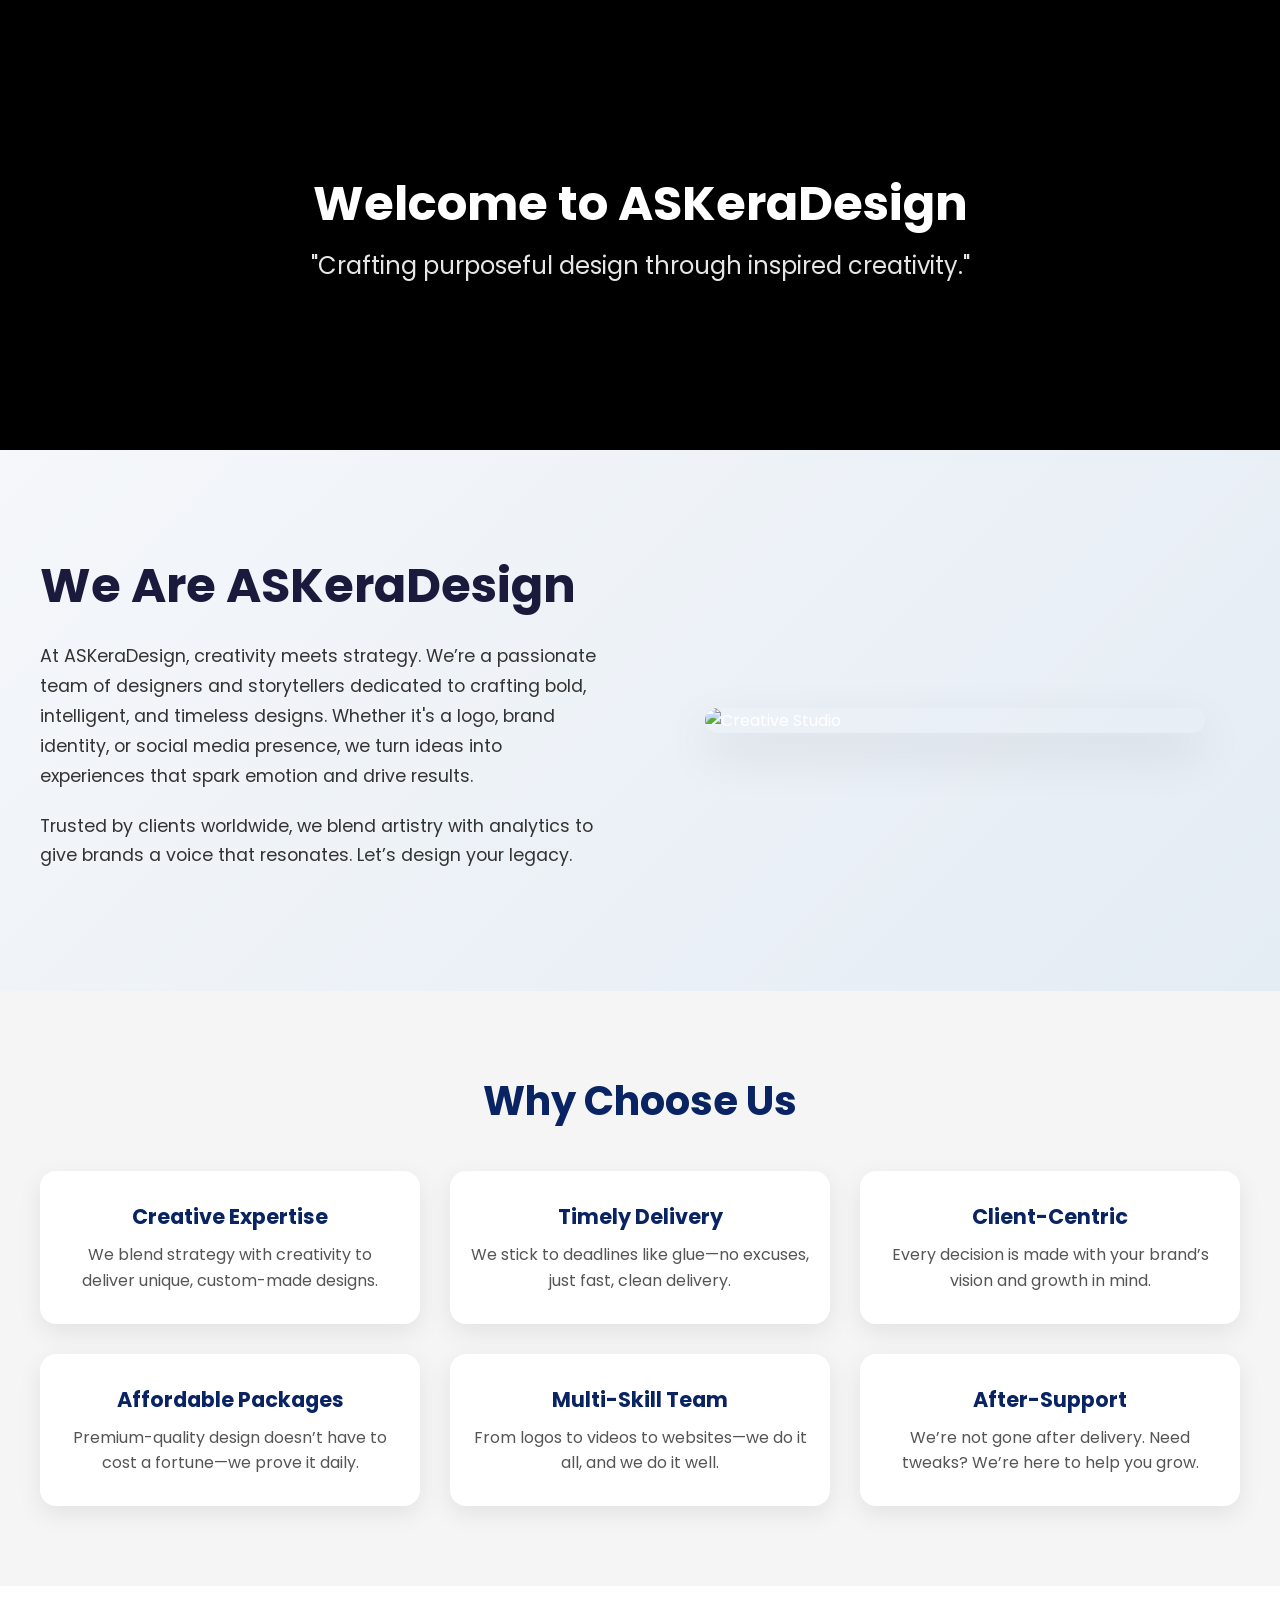
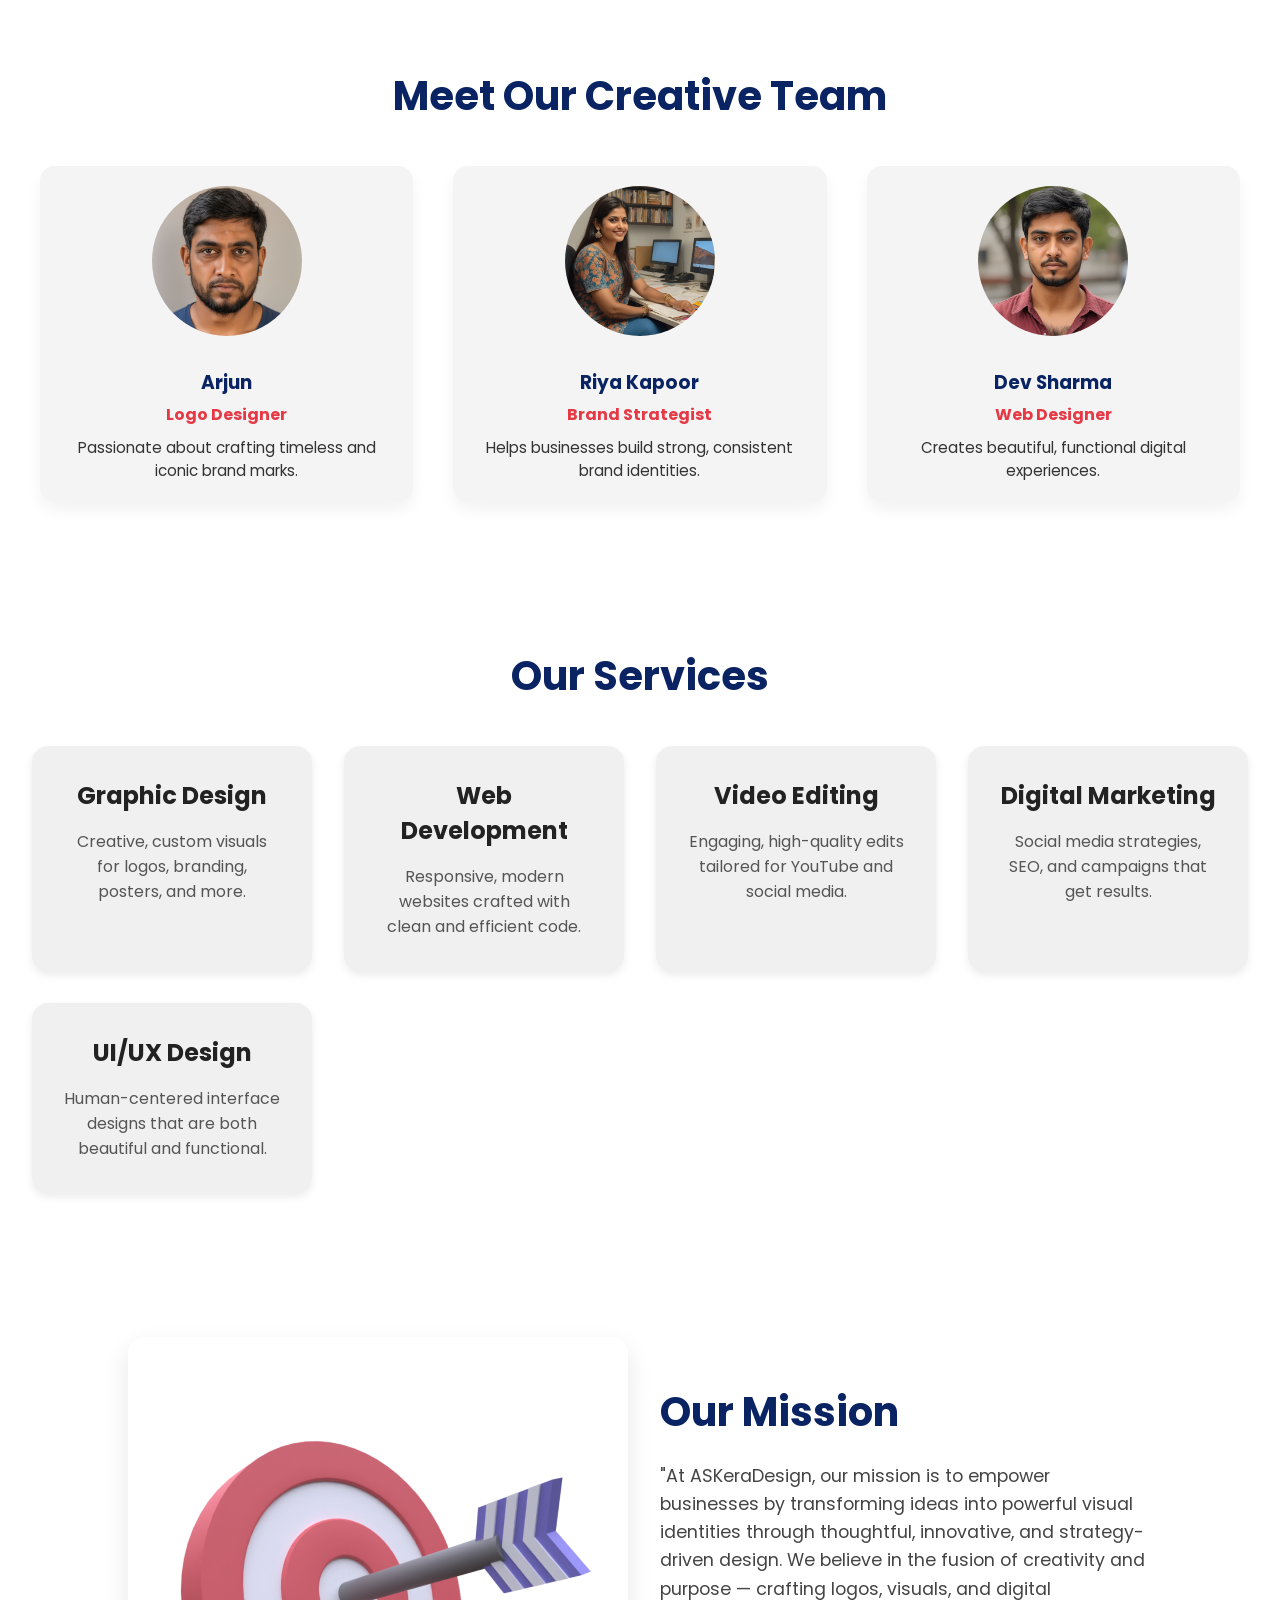
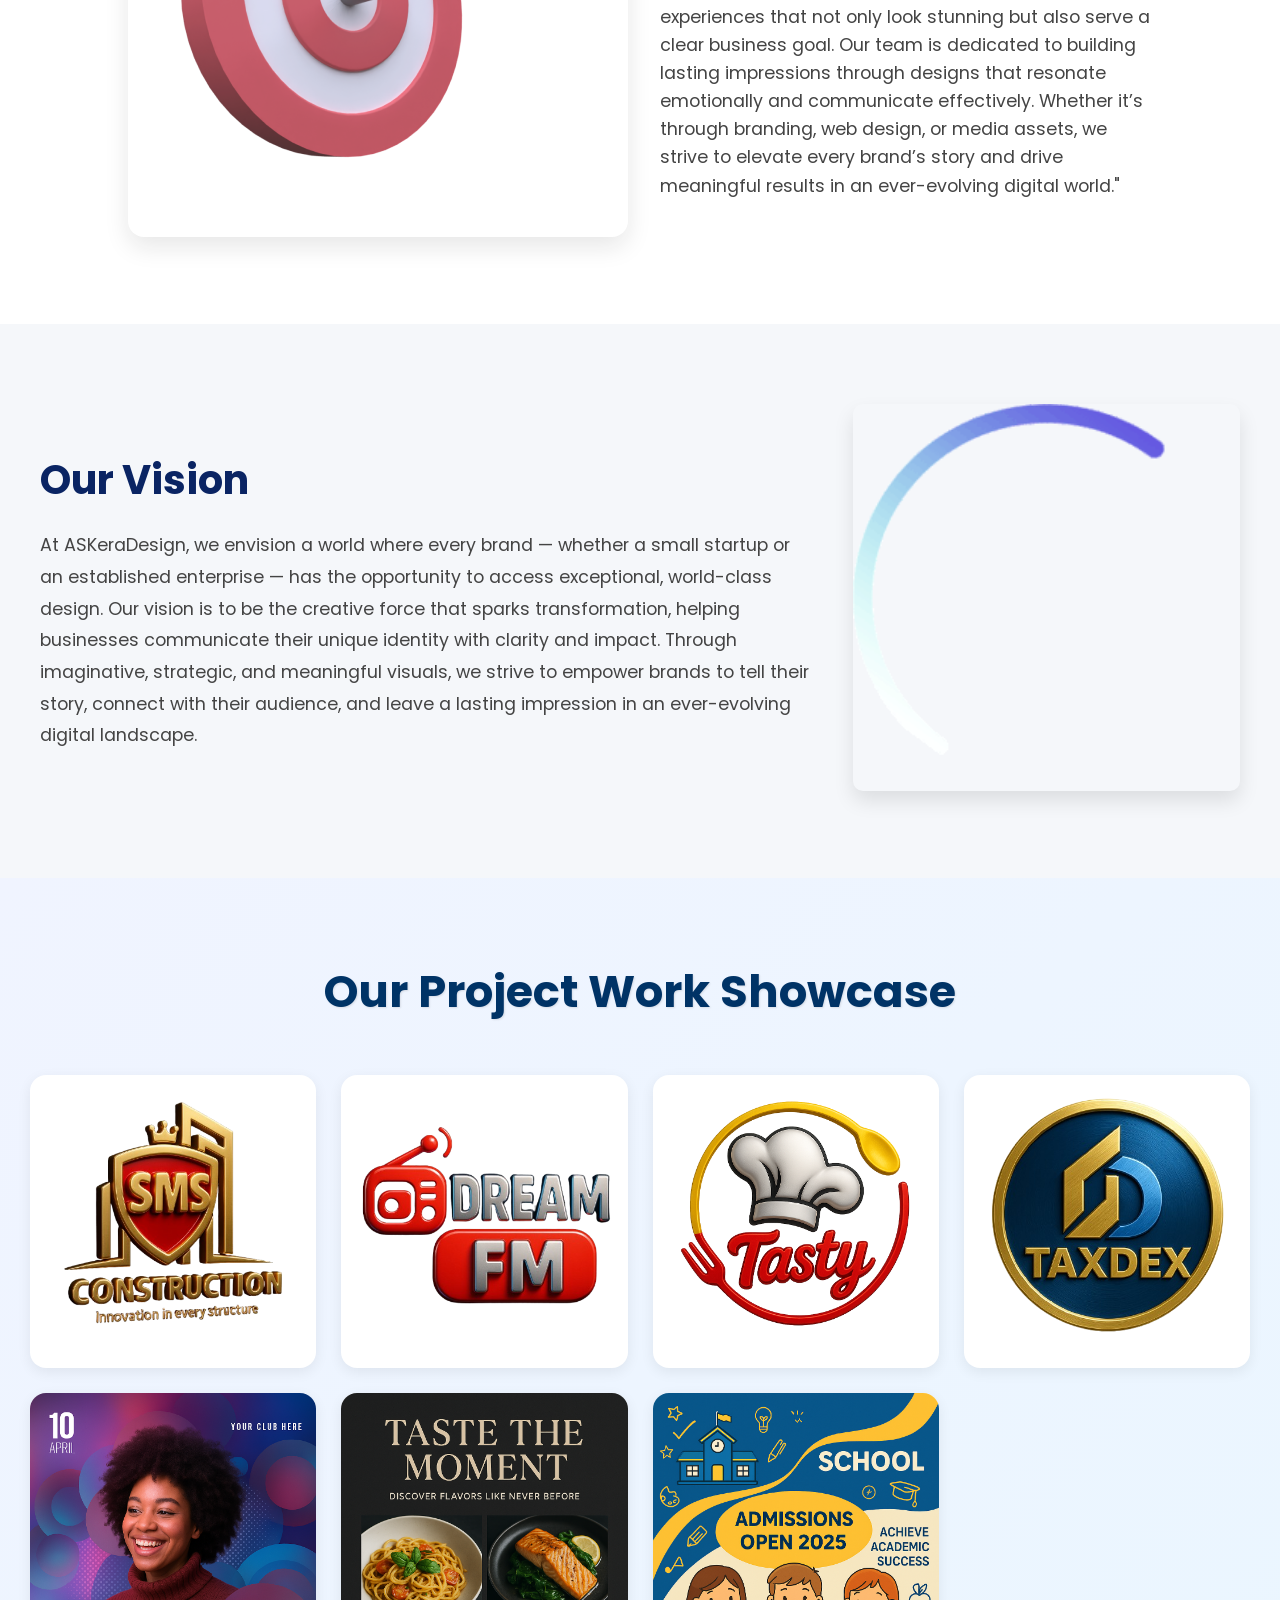
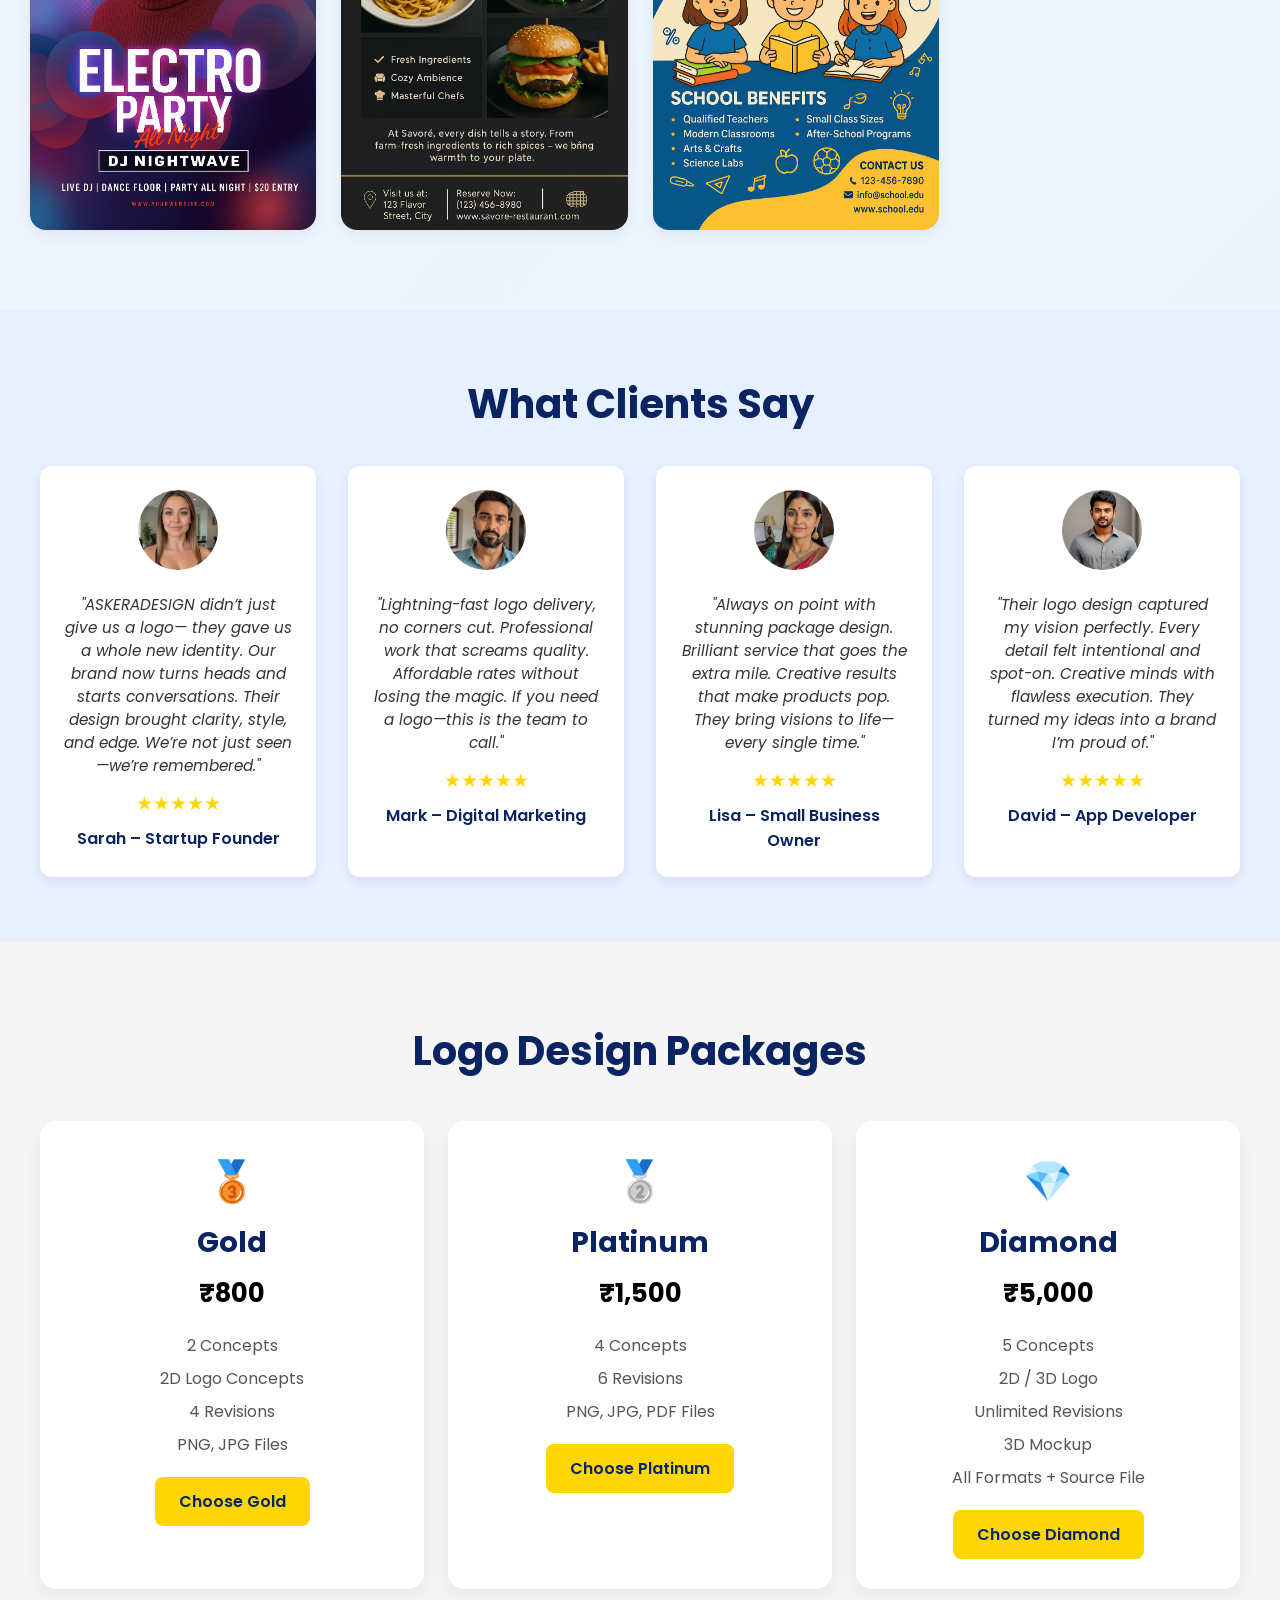
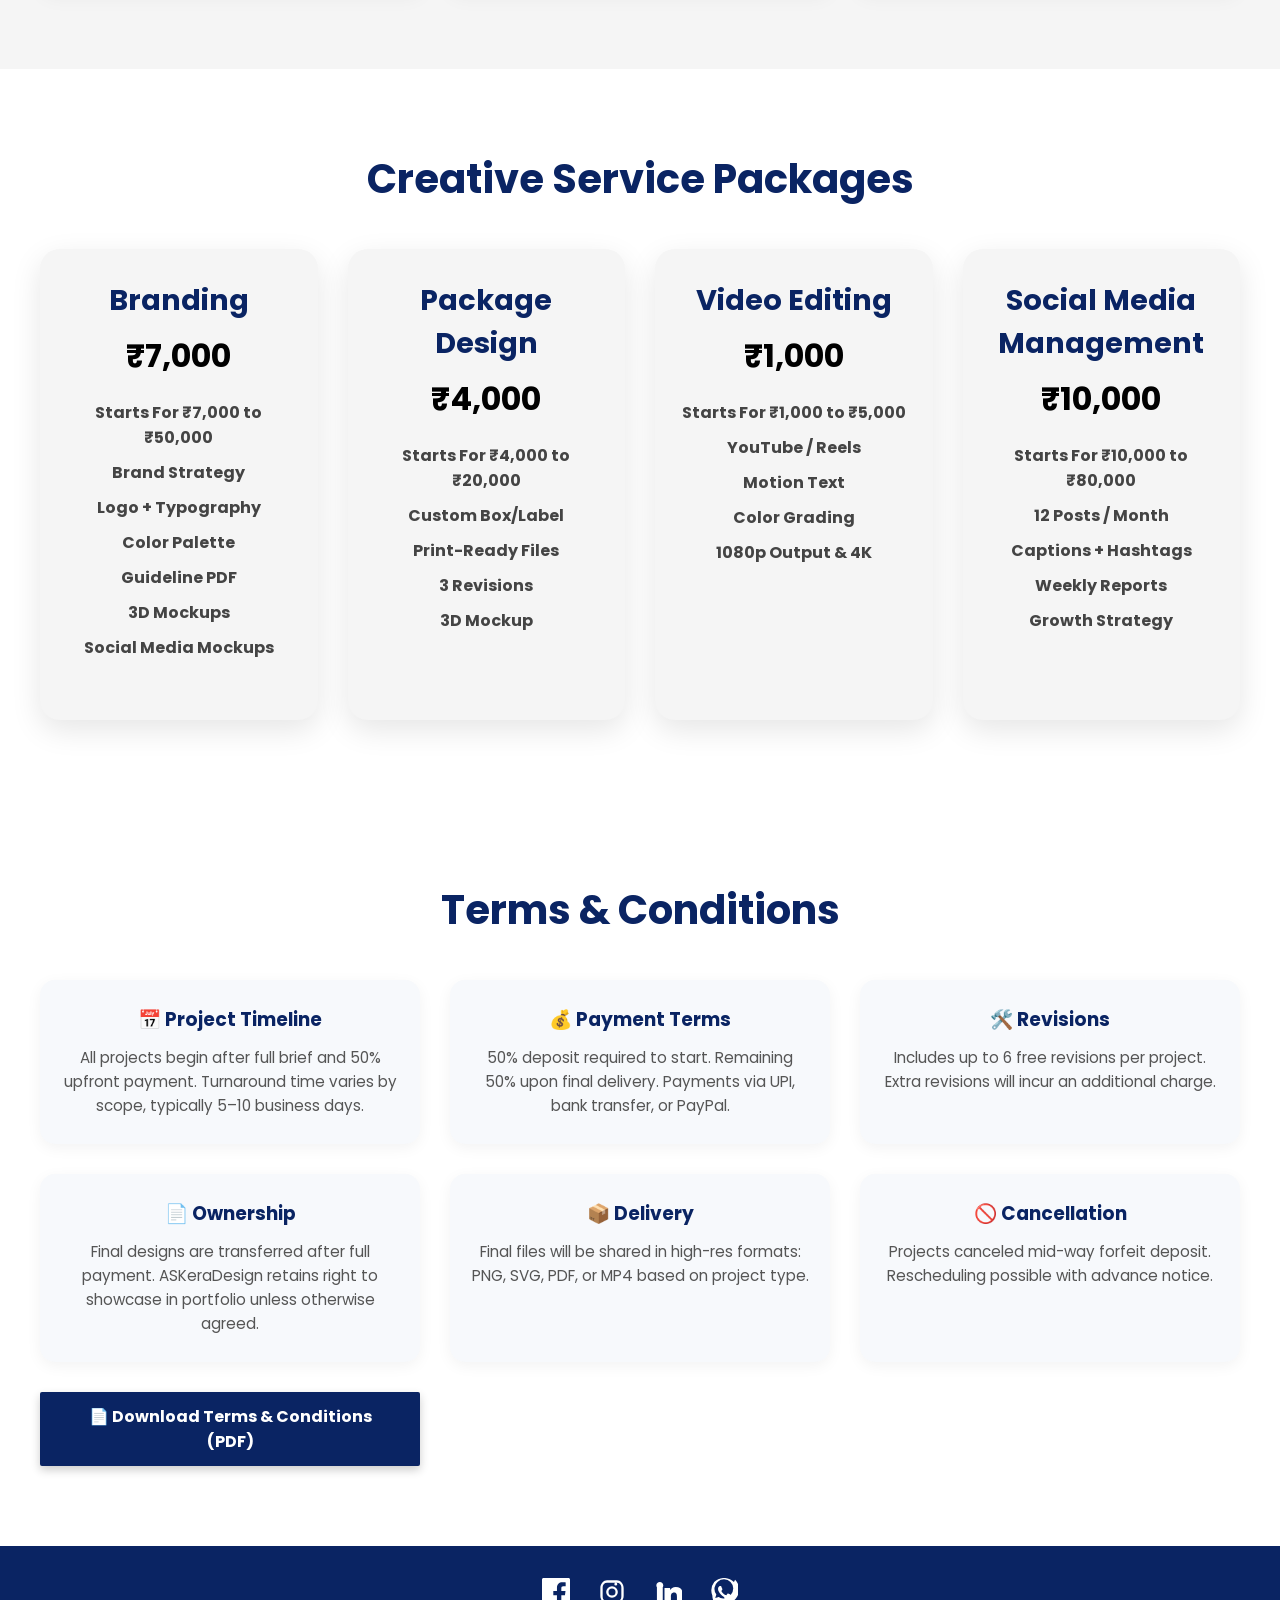
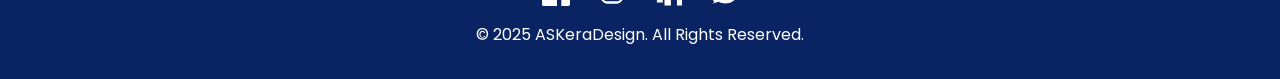
==== index.html @ 6263aaff "Add files via upload" ====
<!DOCTYPE html>
<html lang="en">

<head>
  <meta charset="UTF-8" />
  <meta name="viewport" content="width=device-width, initial-scale=1" />
  <title>ASKERADESIGN</title>
  <link rel="stylesheet" href="style.css" />
  <link rel="shortcut icon" href="AD.png" type="image/x-icon">
  <link href="https://fonts.googleapis.com/css2?family=Poppins:wght@400;600;700&display=swap" rel="stylesheet">
  <link href="https://fonts.googleapis.com/css2?family=Montserrat:wght@400;700&display=swap" rel="stylesheet" />
</head>

<body>


  <!-- Hero Section -->
  <!-- Background Video Section -->
  <!-- Background Video Section with Title -->
  <section class="hero-section">
    <video autoplay muted loop playsinline class="bg-video">
      <source src="video_one.mp4" type="video/mp4">
      Your browser does not support the video tag.
    </video>
    <div class="hero-content">
      <h1 class>Welcome to ASKeraDesign</h1>
      <p>"Crafting purposeful design through inspired creativity."</p>
    </div>
  </section>

  <!-- Modern About Us Section -->
<section class="about-modern-section">
  <div class="about-modern-container">
    <div class="about-modern-text">
      <h2>We Are ASKeraDesign</h2>
      <p>
        At ASKeraDesign, creativity meets strategy. We’re a passionate team of designers and storytellers dedicated to crafting bold, intelligent, and timeless designs. Whether it's a logo, brand identity, or social media presence, we turn ideas into experiences that spark emotion and drive results.
      </p>
      <p>
        Trusted by clients worldwide, we blend artistry with analytics to give brands a voice that resonates. Let’s design your legacy.
      </p>
    </div>
    <div class="about-modern-image">
      <img src="your-image.jpg" alt="Creative Studio">
    </div>
  </div>
</section>

 


  <section class="why-choose-us" id="why-us">
    <h2 class="section-title">Why Choose Us</h2>
    <div class="why-grid">
      <div class="why-card">
        <h3>Creative Expertise</h3>
        <p>We blend strategy with creativity to deliver unique, custom-made designs.</p>
      </div>
      <div class="why-card">
        <h3>Timely Delivery</h3>
        <p>We stick to deadlines like glue—no excuses, just fast, clean delivery.</p>
      </div>
      <div class="why-card">
        <h3>Client-Centric</h3>
        <p>Every decision is made with your brand’s vision and growth in mind.</p>
      </div>
      <div class="why-card">
        <h3>Affordable Packages</h3>
        <p>Premium-quality design doesn’t have to cost a fortune—we prove it daily.</p>
      </div>
      <div class="why-card">
        <h3>Multi-Skill Team</h3>
        <p>From logos to videos to websites—we do it all, and we do it well.</p>
      </div>
      <div class="why-card">
        <h3>After-Support</h3>
        <p>We’re not gone after delivery. Need tweaks? We’re here to help you grow.</p>
      </div>
    </div>
  </section>

  <section class="team-section">
    <h2 class="section-title">Meet Our Creative Team</h2>
    <div class="team-grid">
      <div class="team-member">
        <img src="Teammale_one.jpg" alt="Team Member 1">
        <h3>Arjun</h3>
        <p class="profession">Logo Designer</p>
        <p class="description">Passionate about crafting timeless and iconic brand marks.</p>
      </div>
      <div class="team-member">
        <img src="Teamfemale_one.jpg" alt="Team Member 2">
        <h3>Riya Kapoor</h3>
        <p class="profession">Brand Strategist</p>
        <p class="description">Helps businesses build strong, consistent brand identities.</p>
      </div>
      <div class="team-member">
        <img src="Teammale_two.jpg" alt="Team Member 3">
        <h3>Dev Sharma</h3>
        <p class="profession">Web Designer</p>
        <p class="description">Creates beautiful, functional digital experiences.</p>
      </div>
      
    </div>
  </section>



  <!-- Services -->
  <section class="services" id="services">
    <h2 class="section-title">Our Services</h2>
    <div class="services-container">
      <div class="service-box">
        <i class="fas fa-pencil-ruler service-icon"></i>
        <h3>Graphic Design</h3>
        <p>Creative, custom visuals for logos, branding, posters, and more.</p>
      </div>
      <div class="service-box">
        <i class="fas fa-code service-icon"></i>
        <h3>Web Development</h3>
        <p>Responsive, modern websites crafted with clean and efficient code.</p>
      </div>
      <div class="service-box">
        <i class="fas fa-video service-icon"></i>
        <h3>Video Editing</h3>
        <p>Engaging, high-quality edits tailored for YouTube and social media.</p>
      </div>
      <div class="service-box">
        <i class="fas fa-bullhorn service-icon"></i>
        <h3>Digital Marketing</h3>
        <p>Social media strategies, SEO, and campaigns that get results.</p>
      </div>

      <div class="service-box">
        <i class="fas fa-paint-brush service-icon"></i>
        <h3>UI/UX Design</h3>
        <p>Human-centered interface designs that are both beautiful and functional.</p>
      </div>
    </div>
  </section>

  <!-- Mission Section -->
  <section class="mission-section">
    <div class="mission-container">
      <div class="mission-image">
        <img src="point.png" alt="Our Mission">
      </div>
      <div class="mission-content">
        <h2>Our Mission</h2>
        <p>"At ASKeraDesign, our mission is to empower businesses by transforming ideas into powerful visual identities
          through thoughtful, innovative, and strategy-driven design. We believe in the fusion of creativity and purpose
          — crafting logos, visuals, and digital experiences that not only look stunning but also serve a clear business
          goal. Our team is dedicated to building lasting impressions through designs that resonate emotionally and
          communicate effectively. Whether it’s through branding, web design, or media assets, we strive to elevate
          every brand’s story and drive meaningful results in an ever-evolving digital world."</p>
      </div>
    </div>
  </section>

  <section class="vision-section">
    <div class="vision-container">
      <div class="vision-content">
        <h2>Our Vision</h2>
        <p>
          At ASKeraDesign, we envision a world where every brand — whether a small startup or an established enterprise
          — has the opportunity to access exceptional, world-class design. Our vision is to be the creative force that
          sparks transformation, helping businesses communicate their unique identity with clarity and impact. Through
          imaginative, strategic, and meaningful visuals, we strive to empower brands to tell their story, connect with
          their audience, and leave a lasting impression in an ever-evolving digital landscape.
        </p>
      </div>
      <div class="vision-image">
        <img src="gradient-circle.gif" alt="Vision Image">
      </div>
    </div>
  </section>

  <section class="college-gallery">
    <h2 class="gallery-title">Our Project Work Showcase</h2>
    <div class="gallery-grid">
      <div class="gallery-item" data-type="logo"><img src="logo 1.png" alt="Logo Design 1"></div>
      <div class="gallery-item" data-type="social"><img src="logo 2.png" alt="Social Media Post 1"></div>
      <div class="gallery-item" data-type="package"><img src="logo 3.png" alt="Package Design 1"></div>
      <div class="gallery-item" data-type="logo"><img src="logo 4.png" alt="Logo Design 2"></div>
      <div class="gallery-item" data-type="social"><img src="socialmedia post one.png" alt="Social Media Post 2"></div>
      <div class="gallery-item" data-type="package"><img src="socialmedia post two.png" alt="Package Design 2"></div>
      <div class="gallery-item" data-type="logo"><img src="socialmedia post three.png" alt="Logo Design 3"></div>
    </div>
  </section>


  <!-- Testimonials -->
  <section class="testimonials" id="testimonials">
    <h2>What Clients Say</h2>
    <div class="testimonial-grid">

      <div class="testimonial-card">
        <img src="Client_Five girl.jpg" alt="Client 1">
        <p>"ASKERADESIGN didn’t just give us a logo—
          they gave us a whole new identity.
          Our brand now turns heads and starts conversations.
          Their design brought clarity, style, and edge.
          We’re not just seen—we’re remembered."</p>
        <div class="stars">★★★★★</div>
        <h4>Sarah – Startup Founder</h4>
      </div>

      <div class="testimonial-card">
        <img src="Client_Four boy.jpg" alt="Client 2">
        <p>"Lightning-fast logo delivery, no corners cut.
          Professional work that screams quality.
          Affordable rates without losing the magic.
          If you need a logo—this is the team to call."</p>
        <div class="stars">★★★★★</div>
        <h4>Mark – Digital Marketing</h4>
      </div>

      <div class="testimonial-card">
        <img src="Client_Six girl.jpg" alt="Client 3">
        <p>"Always on point with stunning package design.
          Brilliant service that goes the extra mile.
          Creative results that make products pop.
          They bring visions to life—every single time."</p>
        <div class="stars">★★★★★</div>
        <h4>Lisa – Small Business Owner</h4>
      </div>

      <div class="testimonial-card">
        <img src="Client_Three boy.jpg" alt="Client 4">
        <p>"Their logo design captured my vision perfectly.
          Every detail felt intentional and spot-on.
          Creative minds with flawless execution.
          They turned my ideas into a brand I’m proud of."</p>
        <div class="stars">★★★★★</div>
        <h4>David – App Developer</h4>
      </div>

      

    </div>
  </section>


  <section id="pricing">
    <h2 class="section-title">Logo Design Packages</h2>
    <div class="pricing-grid">

      <div class="pricing-card">
        <div class="icon">🥉</div>
        <h3>Gold</h3>
        <p class="price">₹800</p>
        <ul>
          <li>2 Concepts</li>
          <li>2D Logo Concepts</li>
          <li>4 Revisions</li>
          <li>PNG, JPG Files</li>
        </ul>
        <a href="#contact" class="pricing-btn">Choose Gold</a>
      </div>

      <div class="pricing-card">
        <div class="icon">🥈</div>
        <h3>Platinum</h3>
        <p class="price">₹1,500</p>
        <ul>
          <li>4 Concepts</li>
          <li>6 Revisions</li>
          <li>PNG, JPG, PDF Files</li>
        </ul>
        <a href="#contact" class="pricing-btn">Choose Platinum</a>
      </div>

      <div class="pricing-card">
        <div class="icon">💎</div>
        <h3>Diamond</h3>
        <p class="price">₹5,000</p>
        <ul>
          <li>5 Concepts</li>
          <li>2D / 3D Logo</li>
          <li>Unlimited Revisions</li>
          <li>3D Mockup</li>
          <li>All Formats + Source File</li>
        </ul>
        <a href="#contact" class="pricing-btn">Choose Diamond</a>
      </div>

    </div>
  </section>


  <section class="service-packages">
    <h2 class="section-title">Creative Service Packages</h2>
    <div class="package-grid">

      <div class="package-card branding">
        <h3>Branding</h3>
        <p class="price">₹7,000</p>
        <ul>
          <li>Starts For ₹7,000 to ₹50,000</li>
          <li>Brand Strategy</li>
          <li>Logo + Typography</li>
          <li>Color Palette</li>
          <li>Guideline PDF</li>
          <li>3D Mockups</li>
          <li>Social Media Mockups</li>
        </ul>
      </div>

      <div class="package-card package-design">
        <h3>Package Design</h3>
        <p class="price">₹4,000</p>
        <ul>
          <li>Starts For ₹4,000 to ₹20,000</li>
          <li>Custom Box/Label</li>
          <li>Print-Ready Files</li>
          <li>3 Revisions</li>
          <li>3D Mockup</li>
        </ul>
      </div>

      <div class="package-card video-editing">
        <h3>Video Editing</h3>
        <p class="price">₹1,000</p>
        <ul>
          <li>Starts For ₹1,000 to ₹5,000</li>
          <li>YouTube / Reels</li>
          <li>Motion Text</li>
          <li>Color Grading</li>
          <li>1080p Output & 4K</li>
        </ul>
      </div>

      <div class="package-card smm">
        <h3>Social Media Management</h3>
        <p class="price">₹10,000</p>
        <ul>
          <li>Starts For ₹10,000 to ₹80,000</li>
          <li>12 Posts / Month</li>
          <li>Captions + Hashtags</li>
          <li>Weekly Reports</li>
          <li>Growth Strategy</li>
        </ul>
      </div>

    </div>
  </section>


  <section id="terms" class="terms-section">
    <h2>Terms & Conditions</h2>
    <div class="terms-grid">
      <div class="term-box">
        <h3>📅 Project Timeline</h3>
        <p>All projects begin after full brief and 50% upfront payment. Turnaround time varies by scope, typically 5–10
          business days.</p>
      </div>
      <div class="term-box">
        <h3>💰 Payment Terms</h3>
        <p>50% deposit required to start. Remaining 50% upon final delivery. Payments via UPI, bank transfer, or PayPal.
        </p>
      </div>
      <div class="term-box">
        <h3>🛠️ Revisions</h3>
        <p>Includes up to 6 free revisions per project. Extra revisions will incur an additional charge.</p>
      </div>
      <div class="term-box">
        <h3>📄 Ownership</h3>
        <p>Final designs are transferred after full payment. ASKeraDesign retains right to showcase in portfolio unless
          otherwise agreed.</p>
      </div>
      <div class="term-box">
        <h3>📦 Delivery</h3>
        <p>Final files will be shared in high-res formats: PNG, SVG, PDF, or MP4 based on project type.</p>
      </div>
      <div class="term-box">
        <h3>🚫 Cancellation</h3>
        <p>Projects canceled mid-way forfeit deposit. Rescheduling possible with advance notice.</p>
      </div>
      <a href="ASKeraDesign_Terms_and_Conditions.pdf" download class="download-btn">
        📄 Download Terms & Conditions (PDF)
      </a>

    </div>
  </section>



  <!-- Contact 

  <section id="contact" class="contact-section">
    <h2>Get in Touch</h2>
    <form action="contact.php" method="POST" class="contact-form">
      <input type="text" name="name" placeholder="Your Name" required>
      <input type="email" name="email" placeholder="Your Email" required>
      <input type="text" name="phone" placeholder="Your Phone">
      <textarea name="message" rows="5" placeholder="Your Message" required></textarea>
      <button type="submit" class="submit-btn">Send Request</button>
    </form>
  </section>

  -->







  <!-- Footer -->
  <footer class="footer">
    <div class="social-icons">
      <a href="https://www.facebook.com/sklogosera" target="_blank" aria-label="Facebook">
        <!-- Facebook SVG -->
        <svg xmlns="http://www.w3.org/2000/svg" fill="white" viewBox="0 0 24 24" width="24" height="24">
          <path
            d="M22.675 0h-21.35C.595 0 0 .594 0 1.326v21.348C0 23.406.595 24 1.325 24H12.82v-9.294H9.692v-3.622h3.127V8.413c0-3.1 1.894-4.788 4.659-4.788 1.325 0 2.466.099 2.797.143v3.24l-1.918.001c-1.504 0-1.796.715-1.796 1.764v2.312h3.59l-.467 3.622h-3.123V24h6.116c.73 0 1.324-.594 1.324-1.326V1.326C24 .594 23.405 0 22.675 0z" />
        </svg>
      </a>
      <a href="https://www.instagram.com/askeradesign/" target="_blank" aria-label="Instagram">
        <!-- Instagram SVG -->
        <svg xmlns="http://www.w3.org/2000/svg" fill="white" viewBox="0 0 24 24" width="24" height="24">
          <path
            d="M7.75 2h8.5C19.097 2 22 4.903 22 8.75v6.5c0 3.847-2.903 6.75-5.75 6.75h-8.5C4.903 22 2 19.097 2 15.25v-6.5C2 4.903 4.903 2 7.75 2zm0 2C5.679 4 4 5.679 4 7.75v8.5C4 18.321 5.679 20 7.75 20h8.5c2.071 0 3.75-1.679 3.75-3.75v-8.5c0-2.071-1.679-3.75-3.75-3.75h-8.5zM12 7a5 5 0 110 10 5 5 0 010-10zm0 2a3 3 0 100 6 3 3 0 000-6zm4.5-3.75a1.25 1.25 0 11-2.5 0 1.25 1.25 0 012.5 0z" />
        </svg>
      </a>
      <a href="https://www.linkedin.com/in/sathya-kumar-3278a7263/" target="_blank" aria-label="LinkedIn">
        <!-- LinkedIn SVG -->
        <svg xmlns="http://www.w3.org/2000/svg" fill="white" viewBox="0 0 24 24" width="24" height="24">
          <path
            d="M4.983 3.5C3.342 3.5 2 4.837 2 6.479c0 1.637 1.342 2.978 2.983 2.978 1.637 0 2.979-1.34 2.979-2.978 0-1.642-1.342-2.979-2.979-2.979zM2.5 21h5v-13h-5v13zM9 8.5h4.79v1.81h.07c.67-1.27 2.31-2.61 4.76-2.61 5.1 0 6.04 3.35 6.04 7.7v8.1h-5v-7.2c0-1.72-.03-3.92-2.39-3.92-2.4 0-2.77 1.87-2.77 3.8v7.32H9v-13z" />
        </svg>
      </a>
      <a href="https://wa.me/+919042171585" target="_blank" aria-label="WhatsApp">
        <!-- WhatsApp SVG -->
        <svg xmlns="http://www.w3.org/2000/svg" fill="white" viewBox="0 0 24 24" width="24" height="24">
          <path
            d="M20.52 3.478a11.937 11.937 0 00-16.91 0A11.937 11.937 0 002 14.942c0 2.1.55 4.1 1.6 5.9L2 22l5.15-1.54a11.877 11.877 0 005.8 1.48c6.62 0 12-5.38 12-12 0-3.2-1.25-6.23-3.43-8.47zm-8.03 14.19c-1.62 0-3.23-.44-4.6-1.26l-.33-.19-3.06.92.92-3.03-.21-.34a7.858 7.858 0 011.5-10.54 7.882 7.882 0 0111.14 11.13 7.858 7.858 0 01-5.86 2.1zm4.94-3.44c-.27-.13-1.58-.78-1.83-.87-.25-.09-.43-.13-.62.13s-.71.87-.87 1.05c-.16.19-.32.21-.6.08-.27-.13-1.14-.42-2.18-1.35-.81-.72-1.35-1.6-1.51-1.87-.16-.27-.02-.42.12-.55.13-.13.27-.32.4-.48.13-.16.17-.27.25-.45.08-.19.04-.35-.02-.48-.06-.13-.62-1.5-.85-2.06-.22-.54-.45-.47-.62-.48-.16-.01-.35-.01-.54-.01-.19 0-.48.07-.73.35-.25.27-.95.93-.95 2.27 0 1.34.98 2.64 1.12 2.82.14.18 1.93 2.94 4.68 4.13.65.28 1.15.45 1.54.58.65.21 1.24.18 1.7.11.52-.08 1.58-.64 1.8-1.26.22-.62.22-1.15.15-1.26-.07-.11-.25-.18-.52-.32z" />
        </svg>
      </a>
    </div>
    <p class="copyright">© 2025 ASKeraDesign. All Rights Reserved.</p>
  </footer>

  <script>
    let index = 0;
    const wrapper = document.getElementById('carouselWrapper');
    const slides = wrapper.children.length;

    setInterval(() => {
      index = (index + 1) % slides;
      wrapper.style.transform = `translateX(-${index * 100}vw)`;
    }, 5000);
  </script>



</body>

</html>
---- style.css ----
/* Basic Reset & Fonts */
* {
  box-sizing: border-box;
  margin: 0;
  padding: 0;
  box-sizing: border-box;
}

body {
  background: #000;
  color: #fff;
  font-family: 'Poppins', sans-serif;
}

/* --- Hero Section --- */

.hero-section {
  position: relative;
  width: 100%;
  height: 50vh;
  overflow: hidden;
}


.bg-video {
  position: absolute;
  top: 0;
  left: 0;
  width: 100%;
  height: 100%;
  object-fit: cover;
  z-index: 1;
}

.hero-content {
  position: relative;
  z-index: 2;
  color: white;
  text-align: center;
  top: 50%;
  transform: translateY(-50%);
}

.hero-content h1 {
  font-size: 3rem;
  font-weight: bold;
  margin-bottom: 0.5rem;
}

.hero-content p {
  font-size: 1.5rem;
  opacity: 0.9;
}


/* Modern About Us Section */
.about-modern-section {
  background: linear-gradient(135deg, #f5f7fa, #e4ecf4);
  padding: 100px 40px;
  display: flex;
  justify-content: center;
  align-items: center;
}

.about-modern-container {
  display: flex;
  flex-direction: row;
  align-items: center;
  gap: 60px;
  max-width: 1200px;
  width: 100%;
  flex-wrap: wrap;
}

.about-modern-text {
  flex: 1;
  min-width: 300px;
}

.about-modern-text h2 {
  font-size: 3rem;
  margin-bottom: 20px;
  color: #1a1a3d;
  font-weight: 700;
}

.about-modern-text p {
  font-size: 1.1rem;
  color: #333;
  line-height: 1.7;
  margin-bottom: 20px;
}

.about-modern-image {
  flex: 1;
  min-width: 300px;
  display: flex;
  justify-content: center;
}

.about-modern-image img {
  width: 100%;
  max-width: 500px;
  border-radius: 20px;
  box-shadow: 0 20px 50px rgba(0, 0, 0, 0.1);
  transition: transform 0.6s ease-in-out;
}

.about-modern-image img:hover {
  transform: scale(1.05) rotate(1deg);
}







.why-choose-us {
  background: #f5f5f5;
  padding: 80px 20px;
  text-align: center;
}

.section-title {
  font-size: 2.5rem;
  color: #0A2463;
  margin-bottom: 50px;
}

.why-grid {
  display: grid;
  grid-template-columns: repeat(auto-fit, minmax(280px, 1fr));
  gap: 30px;
  max-width: 1200px;
  margin: 0 auto;
}

.why-card {
  background: #fff;
  padding: 30px 20px;
  border-radius: 16px;
  box-shadow: 0 8px 24px rgba(0, 0, 0, 0.08);
  transition: transform 0.3s ease, box-shadow 0.3s ease;
}

.why-card:hover {
  transform: translateY(-6px);
  box-shadow: 0 12px 32px rgba(0, 0, 0, 0.12);
}

.why-card h3 {
  font-size: 1.3rem;
  color: #0A2463;
  margin-bottom: 10px;
}

.why-card p {
  color: #555;
  font-size: 1rem;
  line-height: 1.6;
}

.team-section {
  padding: 80px 20px;
  background-color: #ffffff;
  text-align: center;
}

.section-title {
  font-size: 2.5rem;
  color: #0A2463;
  margin-bottom: 40px;
}

.team-grid {
  display: grid;
  grid-template-columns: repeat(auto-fit, minmax(250px, 1fr));
  gap: 40px;
  max-width: 1200px;
  margin: 0 auto;
}

.team-member {
  background: #f4f4f4;
  border-radius: 15px;
  padding: 20px;
  transition: transform 0.3s ease, box-shadow 0.3s ease;
  box-shadow: 0 8px 15px rgba(0, 0, 0, 0.05);
}

.team-member:hover {
  transform: translateY(-10px);
  box-shadow: 0 12px 25px rgba(0, 0, 0, 0.1);
}

.team-member img {
  width: 100%;
  border-radius: 50%;
  max-width: 150px;
  height: 150px;
  object-fit: cover;
  margin-bottom: 15px;
}

.team-member h3 {
  margin: 10px 0 5px;
  color: #0A2463;
}

.team-member .profession {
  font-weight: bold;
  color: #e63946;
  margin-bottom: 10px;
}

.team-member .description {
  font-size: 0.95rem;
  color: #333;
  line-height: 1.5;
}



/* --- Services --- */
.services {
  padding: 4rem 2rem;
  text-align: center;
  background-color: #fff;
}

.section-title {
  font-size: 2.5rem;
  margin-bottom: 2.5rem;
  color: #111;
}

.services-container {
  display: grid;
  grid-template-columns: repeat(auto-fit, minmax(250px, 1fr));
  gap: 2rem;
  justify-content: center;
}

.service-box {
  background-color: #f0f0f0;
  border-radius: 16px;
  padding: 2rem;
  text-align: center;
  box-shadow: 0 4px 8px rgba(0, 0, 0, 0.08);
  transition: transform 0.3s ease, box-shadow 0.3s ease;
}

.service-box:hover {
  transform: translateY(-8px);
  box-shadow: 0 8px 20px rgba(0, 0, 0, 0.15);
}

.service-icon {
  font-size: 3rem;
  color: #007bff;
  margin-bottom: 1rem;
}

.service-box h3 {
  font-size: 1.5rem;
  margin-bottom: 1rem;
  color: #222;
}

.service-box p {
  font-size: 1rem;
  color: #555;
}

/* Mission Section Styles */
.mission-section {
  padding: 80px 10%;
  background-color: #ffffff;

}

.mission-container {
  display: flex;
  align-items: center;
  justify-content: space-evenly;
  flex-wrap: wrap;
  gap: 2rem;
}

.mission-image {
  width: 100%;
  max-width: 500px;
  cursor: pointer;
  height: auto;
  border-radius: 16px;
  transition: transform 0.3s ease, opacity 0.6s ease;
  opacity: 0.9;
}

.mission-image:hover {
  transform: scale(1.05) translateY(-5px);
  opacity: 1;
}


.mission-image img {
  width: 100%;
  max-width: 500px;
  border-radius: 16px;
  box-shadow: 0 10px 25px rgba(0, 0, 0, 0.1);
}

.mission-content {
  flex: 1;
  max-width: 600px;
}

.mission-content h2 {
  font-size: 2.5rem;
  color: #0A2463;
  margin-bottom: 20px;
}

.mission-content p {
  font-size: 1.1rem;
  color: #444;
  line-height: 1.6;
}

.vision-section {
  padding: 80px 20px;
  background-color: #f5f7fa;
}

.vision-container {
  display: grid;
  grid-template-columns: 2fr 1fr;
  align-items: center;
  max-width: 1200px;
  margin: 0 auto;
  gap: 40px;
}

.vision-content {
  text-align: left;
}

.vision-content h2 {
  font-size: 2.5rem;
  color: #0A2463;
  margin-bottom: 20px;
}

.vision-content p {
  font-size: 1.1rem;
  color: #444;
  line-height: 1.8;
}

.vision-image img {
  width: 100%;
  height: auto;
  border-radius: 10px;
  box-shadow: 0 10px 20px rgba(0, 0, 0, 0.1);
}

@media (max-width: 768px) {
  .vision-container {
    grid-template-columns: 1fr;
    text-align: center;
  }

  .vision-image {
    order: -1;
  }
}

.college-gallery {
  padding: 80px 20px;
  background: linear-gradient(135deg, #f0f4ff, #eaf6ff);
  text-align: center;
}

.gallery-title {
  font-size: 2.8rem;
  font-weight: bold;
  color: #003366;
  margin-bottom: 50px;
  text-shadow: 1px 1px 2px rgba(0, 0, 0, 0.1);
}

.gallery-grid {
  display: grid;
  grid-template-columns: repeat(auto-fit, minmax(260px, 1fr));
  gap: 25px;
  max-width: 1400px;
  margin: 0 auto;
  padding: 0 10px;
  transition: all 0.3s ease-in-out;
}

.gallery-item {
  border-radius: 16px;
  overflow: hidden;
  background-color: #fff;
  box-shadow: 0 4px 14px rgba(0, 0, 0, 0.07);
  transition: transform 0.4s ease, box-shadow 0.4s ease, filter 0.3s ease;
  transform-style: preserve-3d;
}

.gallery-item:hover {
  transform: translateY(-10px) scale(1.03);
  box-shadow: 0 12px 30px rgba(0, 0, 0, 0.2);
  filter: brightness(1.05);
}

.gallery-item img {
  width: 100%;
  height: 100%;
  object-fit: cover;
  transition: transform 0.4s ease;
}

.gallery-item:hover img {
  transform: scale(1.05);
}





/*project---*/


/* --- Testimonials --- */
.testimonials {
  background-color: #E6F0FF;
  padding: 4rem 2rem;
  text-align: center;
}

.testimonials h2 {
  color: #0A2463;
  font-size: 2.5rem;
  margin-bottom: 2rem;
}

.testimonial-grid {
  display: grid;
  grid-template-columns: repeat(auto-fit, minmax(260px, 1fr));
  gap: 2rem;
  max-width: 1200px;
  margin: 0 auto;
}

.testimonial-card {
  background: white;
  padding: 1.5rem;
  border-radius: 12px;
  box-shadow: 0 4px 12px rgba(0, 0, 0, 0.08);
  transition: transform 0.3s ease;
}

.testimonial-card:hover {
  transform: translateY(-5px);
}

.testimonial-card img {
  width: 80px;
  height: 80px;
  border-radius: 50%;
  object-fit: cover;
  margin-bottom: 1rem;
}

.testimonial-card p {
  font-size: 0.95rem;
  color: #333;
  margin-bottom: 0.75rem;
  font-style: italic;
}

.testimonial-card .stars {
  color: #FFD700;
  font-size: 1.2rem;
  margin-bottom: 0.5rem;
}

.testimonial-card h4 {
  color: #0A2463;
  font-size: 1rem;
  font-weight: 600;
}

/* Pricing Section */
.pricing-section {
  background-color: #f5f5f5;
  padding: 80px 20px;
  text-align: center;
}

.section-title {
  font-size: 2.5rem;
  color: #0A2463;
  margin-bottom: 40px;
}

#pricing {
  background: #f5f5f5;
  padding: 80px 20px;
  text-align: center;
}

.section-title {
  font-size: 2.5rem;
  color: #0A2463;
  margin-bottom: 40px;
}

.pricing-grid {
  display: grid;
  grid-template-columns: repeat(auto-fit, minmax(280px, 1fr));
  gap: 24px;
  max-width: 1200px;
  margin: 0 auto;
}

.pricing-card {
  background: white;
  padding: 30px;
  border-radius: 16px;
  box-shadow: 0 8px 20px rgba(0, 0, 0, 0.05);
  transition: all 0.3s ease;
}

.pricing-card:hover {
  transform: translateY(-8px);
  box-shadow: 0 12px 30px rgba(0, 0, 0, 0.15);
}

.pricing-card .icon {
  font-size: 2.5rem;
  margin-bottom: 10px;
}

.pricing-card h3 {
  font-size: 1.8rem;
  color: #0A2463;
  margin-bottom: 10px;
}

.price {
  font-size: 1.6rem;
  color: #000000;
  font-weight: bold;
  margin-bottom: 20px;
}

.pricing-card ul {
  list-style: none;
  padding: 0;
  margin-bottom: 20px;
  color: #555;
}

.pricing-card ul li {
  margin: 8px 0;
}

.pricing-btn {
  background: #FFD700;
  color: #0A2463;
  padding: 12px 24px;
  font-weight: 600;
  border-radius: 8px;
  text-decoration: none;
  display: inline-block;
  transition: all 0.3s ease;
}

.pricing-btn:hover {
  background: #FFC107;
  transform: scale(1.05);
}




/* Optional accent colors */
.pricing-card.gold .price {
  color: #000000;
}

.pricing-card.platinum .price {
  color: #000000;
}

.pricing-card.diamond .price {
  color: #000000;
}

.service-packages {
  background: #ffffff;
  padding: 80px 20px;
  text-align: center;
}

.section-title {
  font-size: 2.5rem;
  color: #0A2463;
  margin-bottom: 40px;
}

.package-grid {
  display: grid;
  grid-template-columns: repeat(auto-fit, minmax(260px, 1fr));
  gap: 30px;
  max-width: 1200px;
  margin: auto;
}

.package-card {
  background: #f5f5f5;
  border-radius: 20px;
  padding: 30px 20px;
  box-shadow: 0 10px 30px rgba(0, 0, 0, 0.1);
  transition: transform 0.6s ease, box-shadow 0.6s ease;
  transform-style: preserve-3d;
}

.package-card:hover {
  transform: rotateY(10deg) rotateX(5deg);
  box-shadow: 0 20px 40px rgba(0, 0, 0, 0.2);
}

.package-card h3 {
  font-size: 1.8rem;
  color: #0A2463;
  margin-bottom: 10px;
}

.package-card .price {
  font-size: 2rem;
  color: #000000;
  font-weight: bold;
  margin-bottom: 20px;
}

.package-card ul {
  list-style: none;
  padding: 0;
  margin-bottom: 30px;
}

.package-card ul li {
  margin: 10px 0;
  color: #444;
  font-size: 1rem;
  font-weight: bold;
}

.terms-section {
  background: #ffffff;
  padding: 80px 20px;
  text-align: center;
}

.terms-section h2 {
  font-size: 2.5rem;
  margin-bottom: 40px;
  color: #0A2463;
}

.terms-grid {
  display: grid;
  grid-template-columns: repeat(auto-fit, minmax(280px, 1fr));
  gap: 30px;
  max-width: 1200px;
  margin: 0 auto;
}

.term-box {
  background: #f7f9fc;
  border-radius: 15px;
  padding: 25px 20px;
  box-shadow: 0 4px 15px rgba(0, 0, 0, 0.05);
  transition: transform 0.3s ease;
}

.term-box:hover {
  transform: translateY(-5px);
}

.term-box h3 {
  color: #0A2463;
  margin-bottom: 12px;
}

.term-box p {
  color: #555;
  font-size: 0.95rem;
  line-height: 1.6;
}

.download-section {
  padding: 40px;
  text-align: center;
}

.download-btn {
  display: inline-block;
  padding: 12px 24px;
  background-color: #0A2463;
  color: #fff;
  text-decoration: none;
  font-weight: bold;
  border-radius: 2px;
  transition: all 0.3s ease;
  box-shadow: 0 4px 10px rgba(0, 0, 0, 0.2);
  font-size: 1rem;
}

.download-btn:hover {
  background-color: #FFD700;
  color: #0A2463;
  transform: scale(1.05);
}

/* --- Contact --- */
.contact-section {
  background-color: #0A2463;
  color: white;
  padding: 80px 20px;
  text-align: center;
}

.contact-section h2 {
  font-size: 2.5rem;
  margin-bottom: 40px;
}

.contact-form {
  max-width: 600px;
  margin: 0 auto;
  display: grid;
  gap: 20px;
}

.contact-form input,
.contact-form textarea {
  background: rgba(255, 255, 255, 0.1);
  border: 1px solid rgba(255, 255, 255, 0.3);
  padding: 15px;
  color: white;
  font-size: 1rem;
  border-radius: 10px;
  outline: none;
  transition: border-color 0.3s, box-shadow 0.3s;
}

.contact-form input::placeholder,
.contact-form textarea::placeholder {
  color: rgba(255, 255, 255, 0.7);
}

.contact-form input:focus,
.contact-form textarea:focus {
  border-color: #FFD700;
  box-shadow: 0 0 10px rgba(255, 215, 0, 0.5);
}

.submit-btn {
  background-color: #FFD700;
  color: #0A2463;
  font-weight: bold;
  padding: 14px;
  border: none;
  border-radius: 10px;
  cursor: pointer;
  font-size: 1.1rem;
  transition: transform 0.2s ease, background 0.3s ease;
}

.submit-btn:hover {
  transform: translateY(-3px);
  background-color: #FFC107;
}





/* --- Footer --- */

.footer {
  background-color: #0A2463;
  padding: 2rem 1rem;
  text-align: center;
  color: white;
}

.social-icons {
  margin-bottom: 1rem;
}

.social-icons a {
  margin: 0 12px;
  display: inline-block;
  transition: transform 0.3s ease;
}

.social-icons a:hover {
  transform: scale(1.2);
  fill: #FFD700;
  /* yellow glow on hover */
}

.social-icons svg {
  width: 28px;
  height: 28px;
  fill: white;
  vertical-align: middle;
}


.grid {
  display: grid;
  grid-template-columns: 1fr;
  gap: 1.5rem;
}

/* ========== FULL MEDIA QUERY CSS3 FOR ALL SECTIONS (EXCEPT NAVBAR) ========== */

/* Large devices (desktops, 1200px and down) */
@media (max-width: 1200px) {
  .hero-title {
    font-size: 3rem;
  }

  .about-modern-container {
    gap: 40px;
    padding: 0 20px;
  }

  .about-modern-text h2,
  .mission-content h2,
  .vision-content h2,
  .team-title,
  .project-title,
  .carousel-title {
    font-size: 2.5rem;
  }

  .about-modern-text p,
  .mission-content p,
  .vision-content p,
  .team-description,
  .project-description {
    font-size: 1rem;
  }

  .about-modern-image img,
  .mission-image img,
  .vision-image img {
    max-width: 450px;
  }
}

/* Medium devices (tablets, 992px and down) */
@media (max-width: 992px) {
  .hero-section video {
    height: 80vh;
  }

  .about-modern-container,
  .mission-section,
  .vision-section,
  .team-section,
  .project-section {
    flex-direction: column;
    text-align: center;
    padding: 60px 30px;
  }

  .about-modern-text,
  .mission-content,
  .vision-content,
  .team-member,
  .project-box {
    width: 100%;
  }

  .about-modern-text h2,
  .mission-content h2,
  .vision-content h2,
  .team-title,
  .carousel-title {
    font-size: 2.2rem;
  }

  .about-modern-image img,
  .mission-image img,
  .vision-image img {
    max-width: 100%;
  }

  .carousel-container {
    height: 300px;
  }
}

/* Small devices (landscape phones, 768px and down) */
@media (max-width: 768px) {
  .hero-title {
    font-size: 2.5rem;
  }

  .hero-section video {
    height: 70vh;
  }

  .about-modern-section,
  .mission-section,
  .vision-section,
  .team-section,
  .project-section,
  .carousel-section {
    padding: 50px 20px;
  }

  .about-modern-text h2,
  .mission-content h2,
  .vision-content h2,
  .team-title,
  .carousel-title {
    font-size: 2rem;
  }

  .about-modern-text p,
  .mission-content p,
  .vision-content p {
    font-size: 0.95rem;
  }

  .team-grid,
  .project-grid {
    grid-template-columns: repeat(2, 1fr);
    gap: 20px;
  }

  .carousel-container {
    height: 250px;
  }
}

/* Extra small devices (phones, 576px and down) */
@media (max-width: 576px) {
  .hero-title {
    font-size: 2rem;
  }

  .hero-section video {
    height: 60vh;
  }

  .about-modern-text h2,
  .mission-content h2,
  .vision-content h2,
  .team-title,
  .carousel-title {
    font-size: 1.8rem;
  }

  .about-modern-text p,
  .mission-content p,
  .vision-content p,
  .team-description {
    font-size: 0.9rem;
  }

  .team-grid,
  .project-grid {
    grid-template-columns: 1fr;
  }

  .carousel-container {
    height: 200px;
  }

  .carousel img {
    max-height: 100px;
  }
}
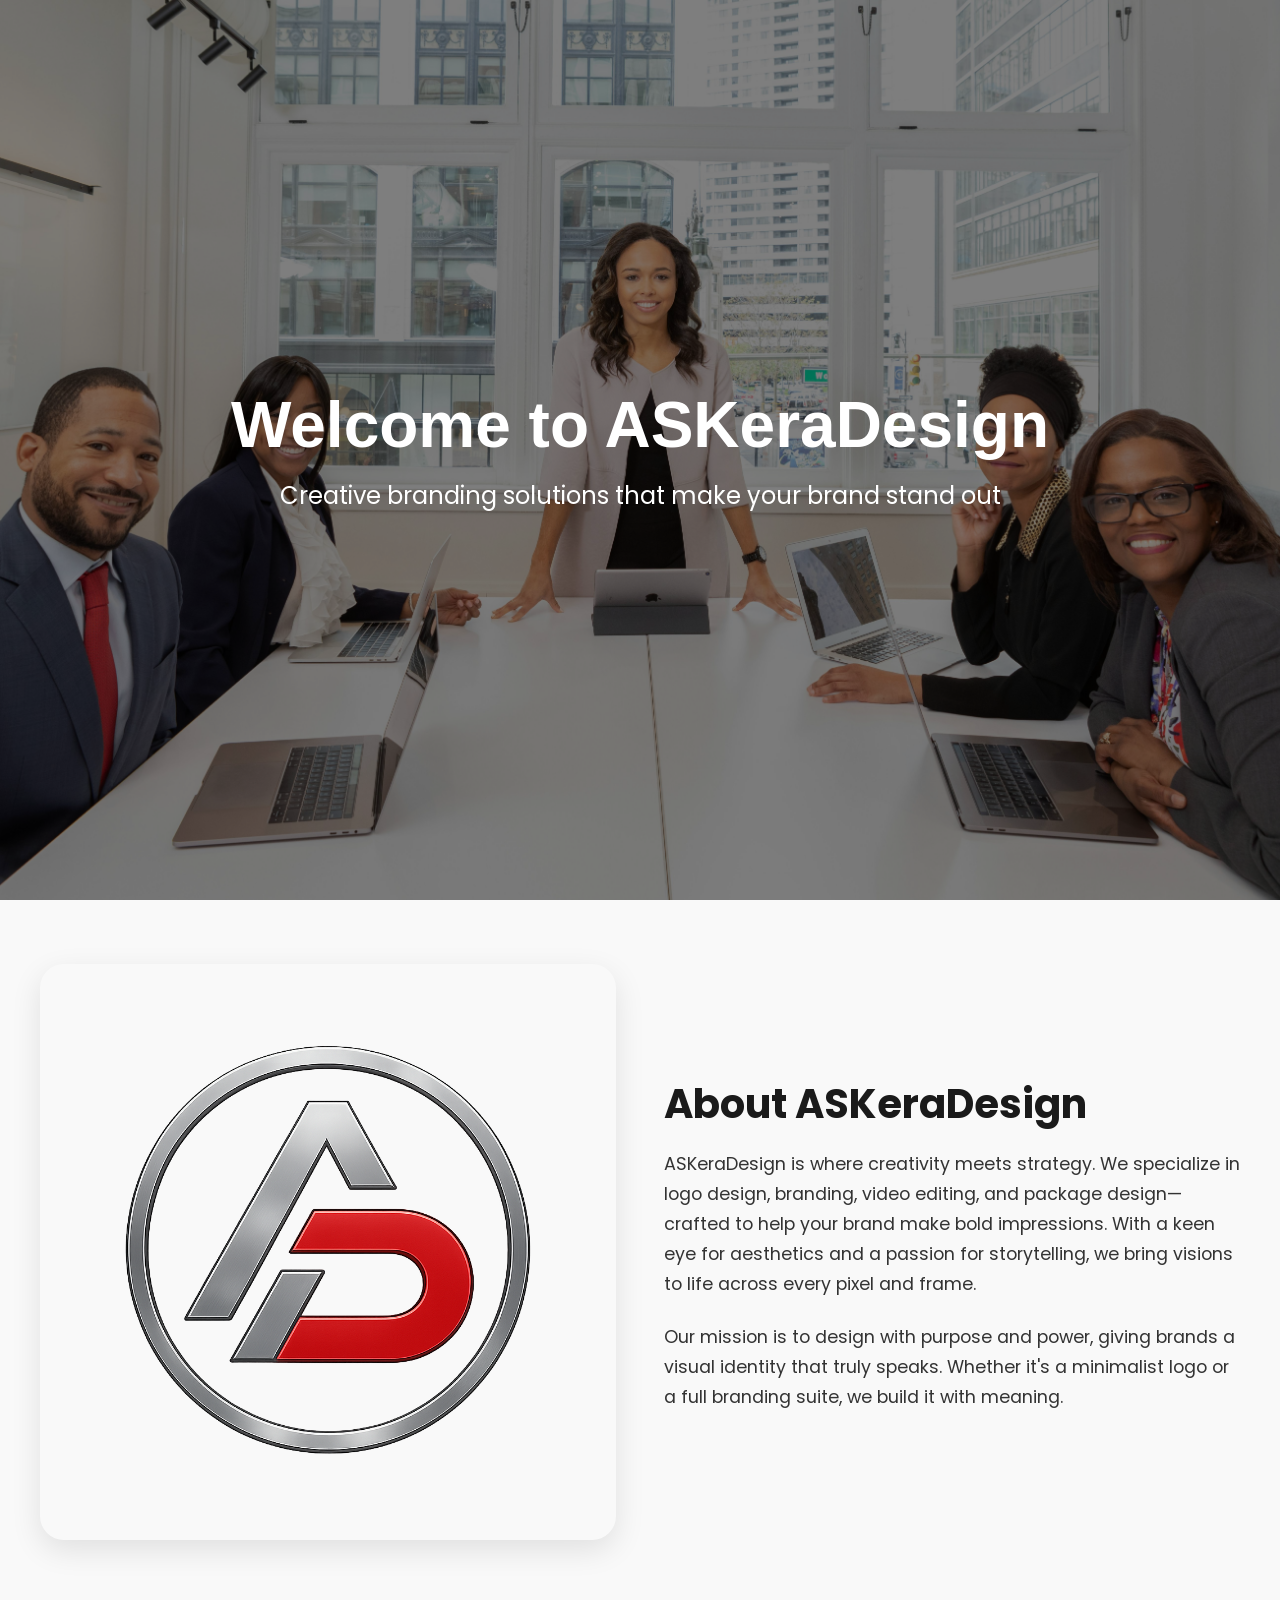
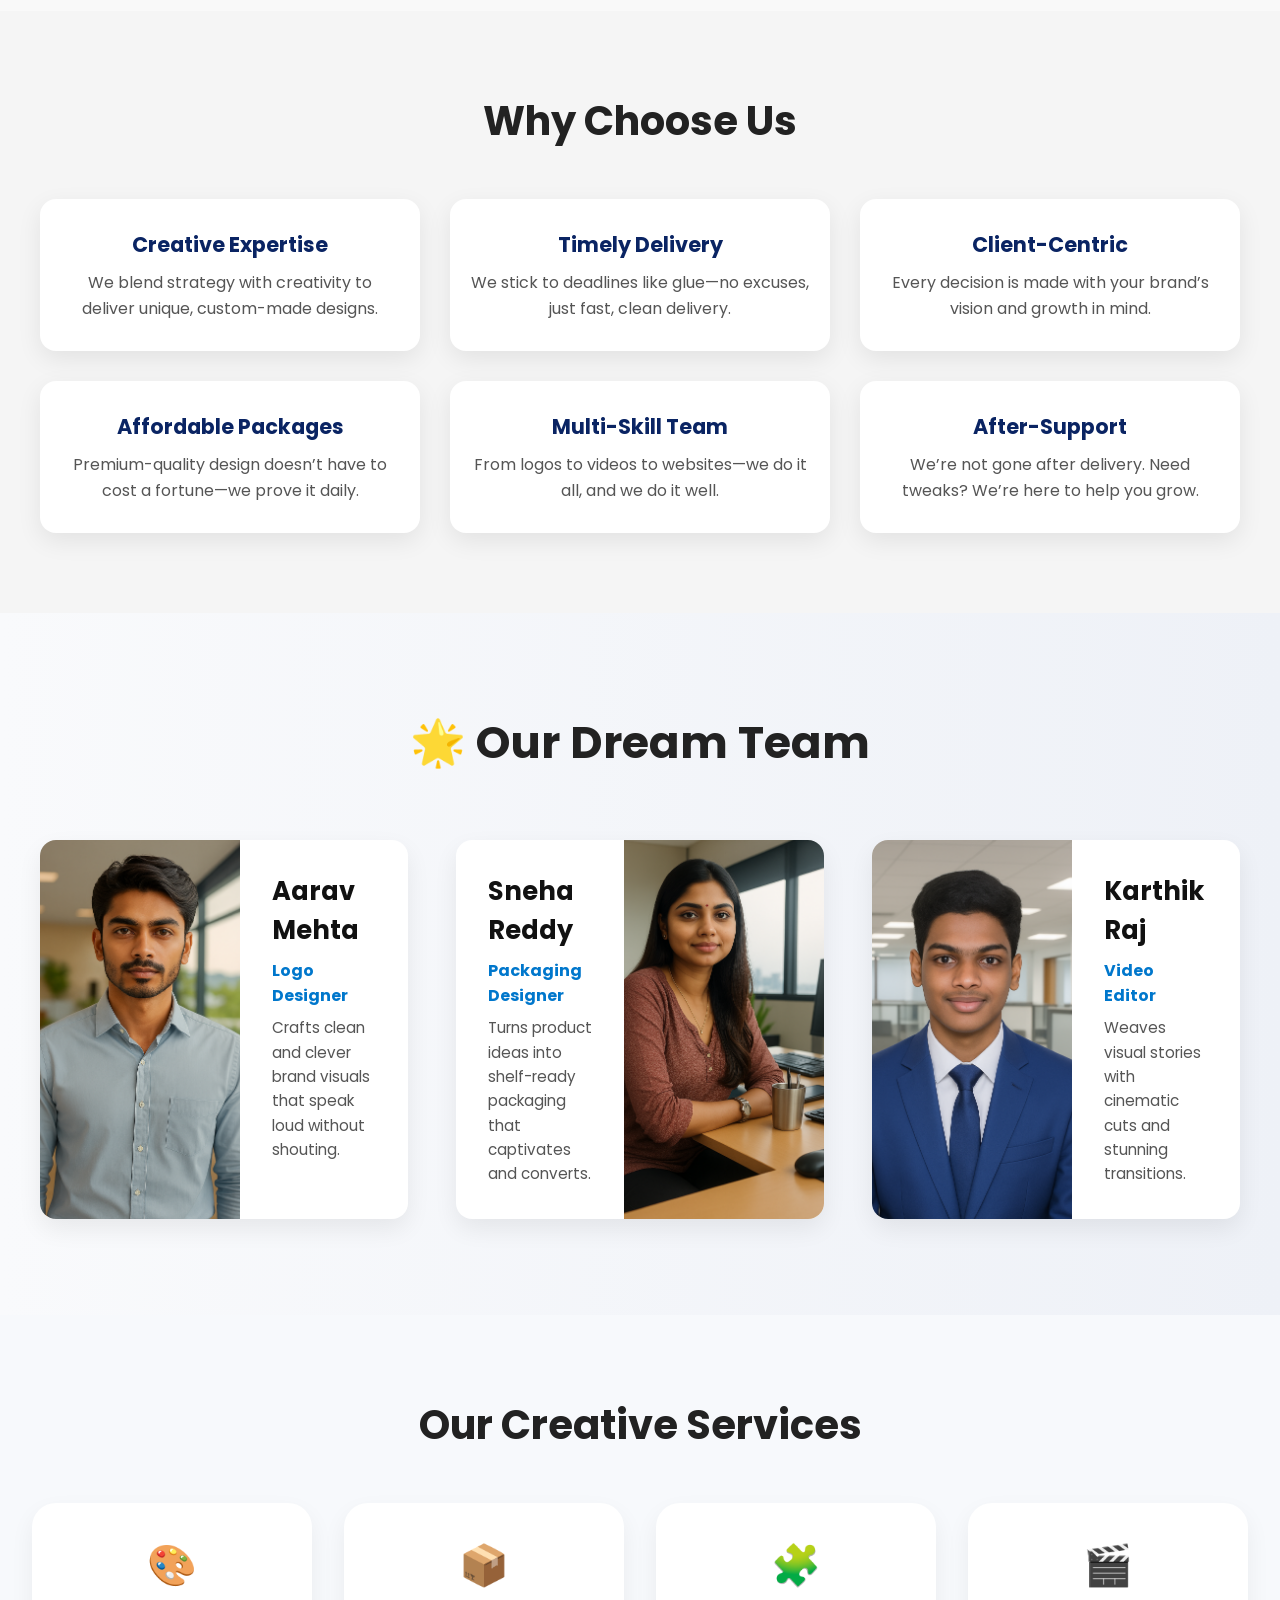
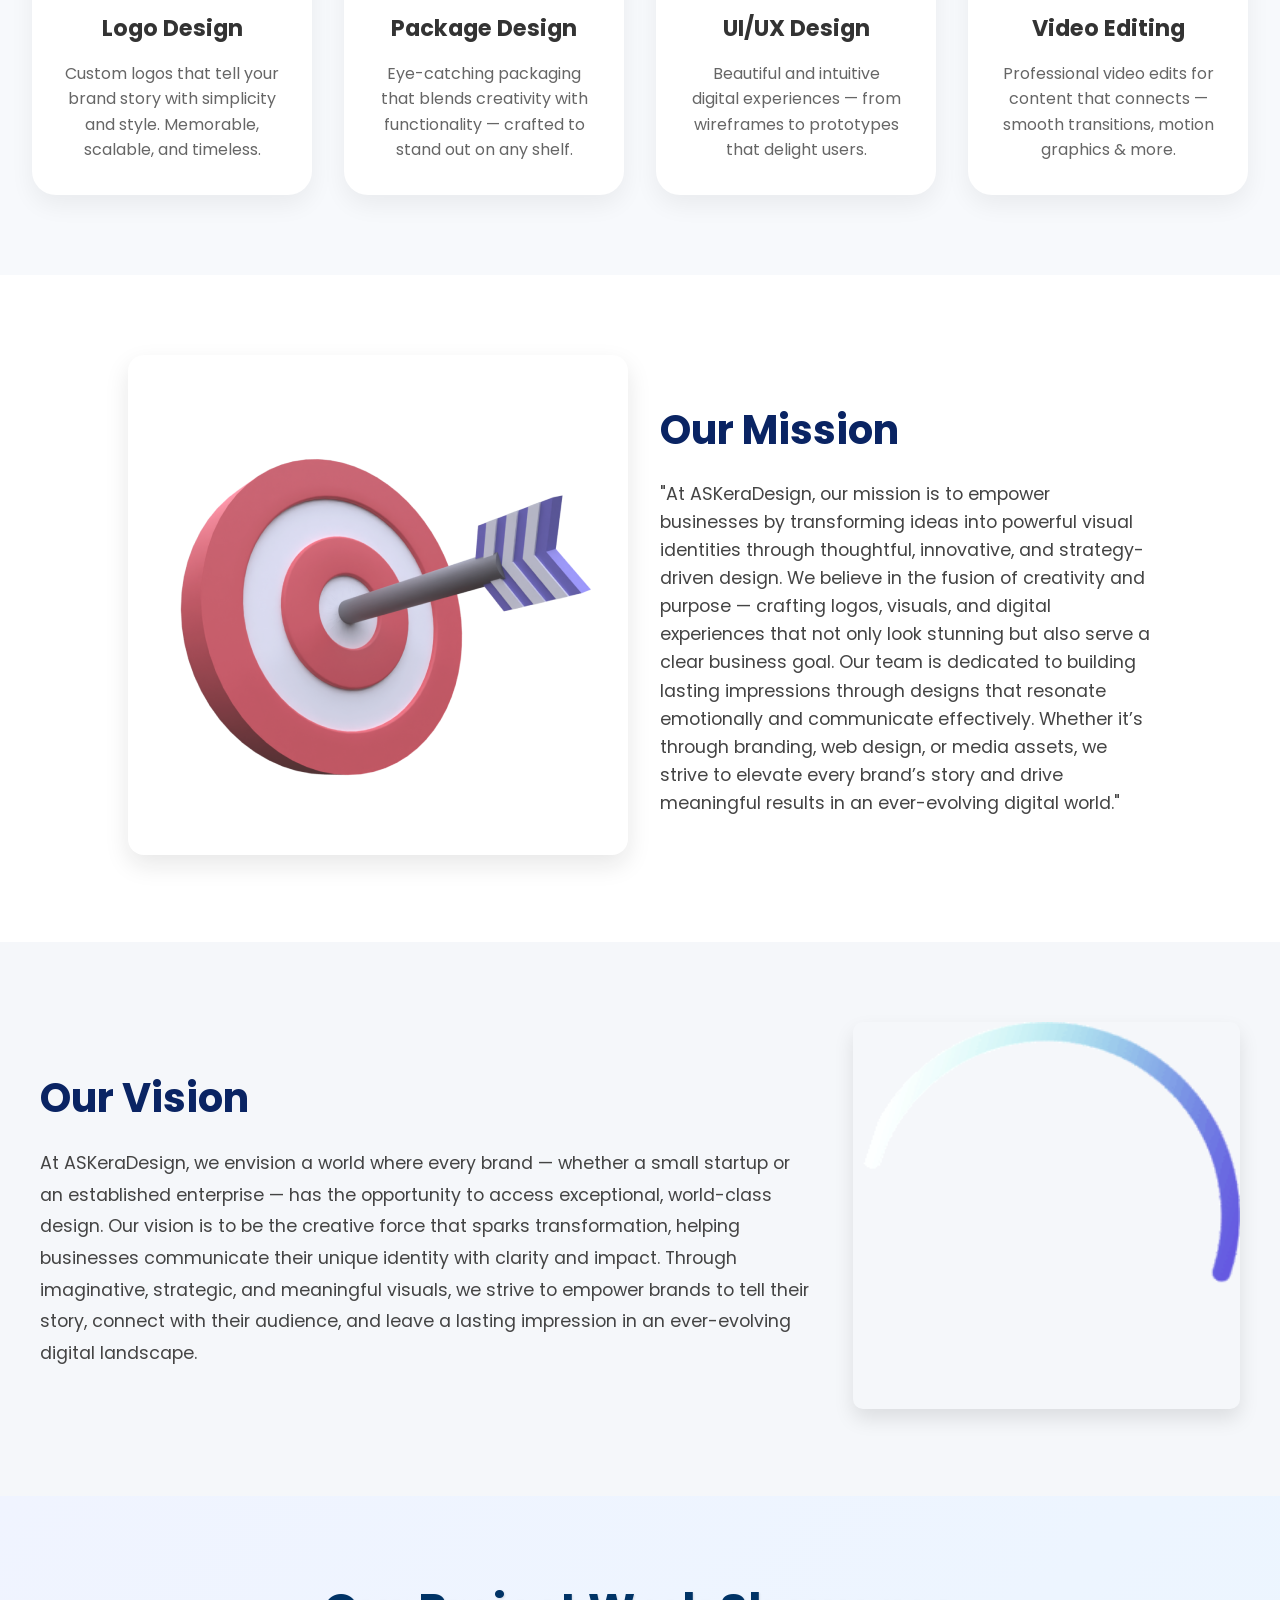
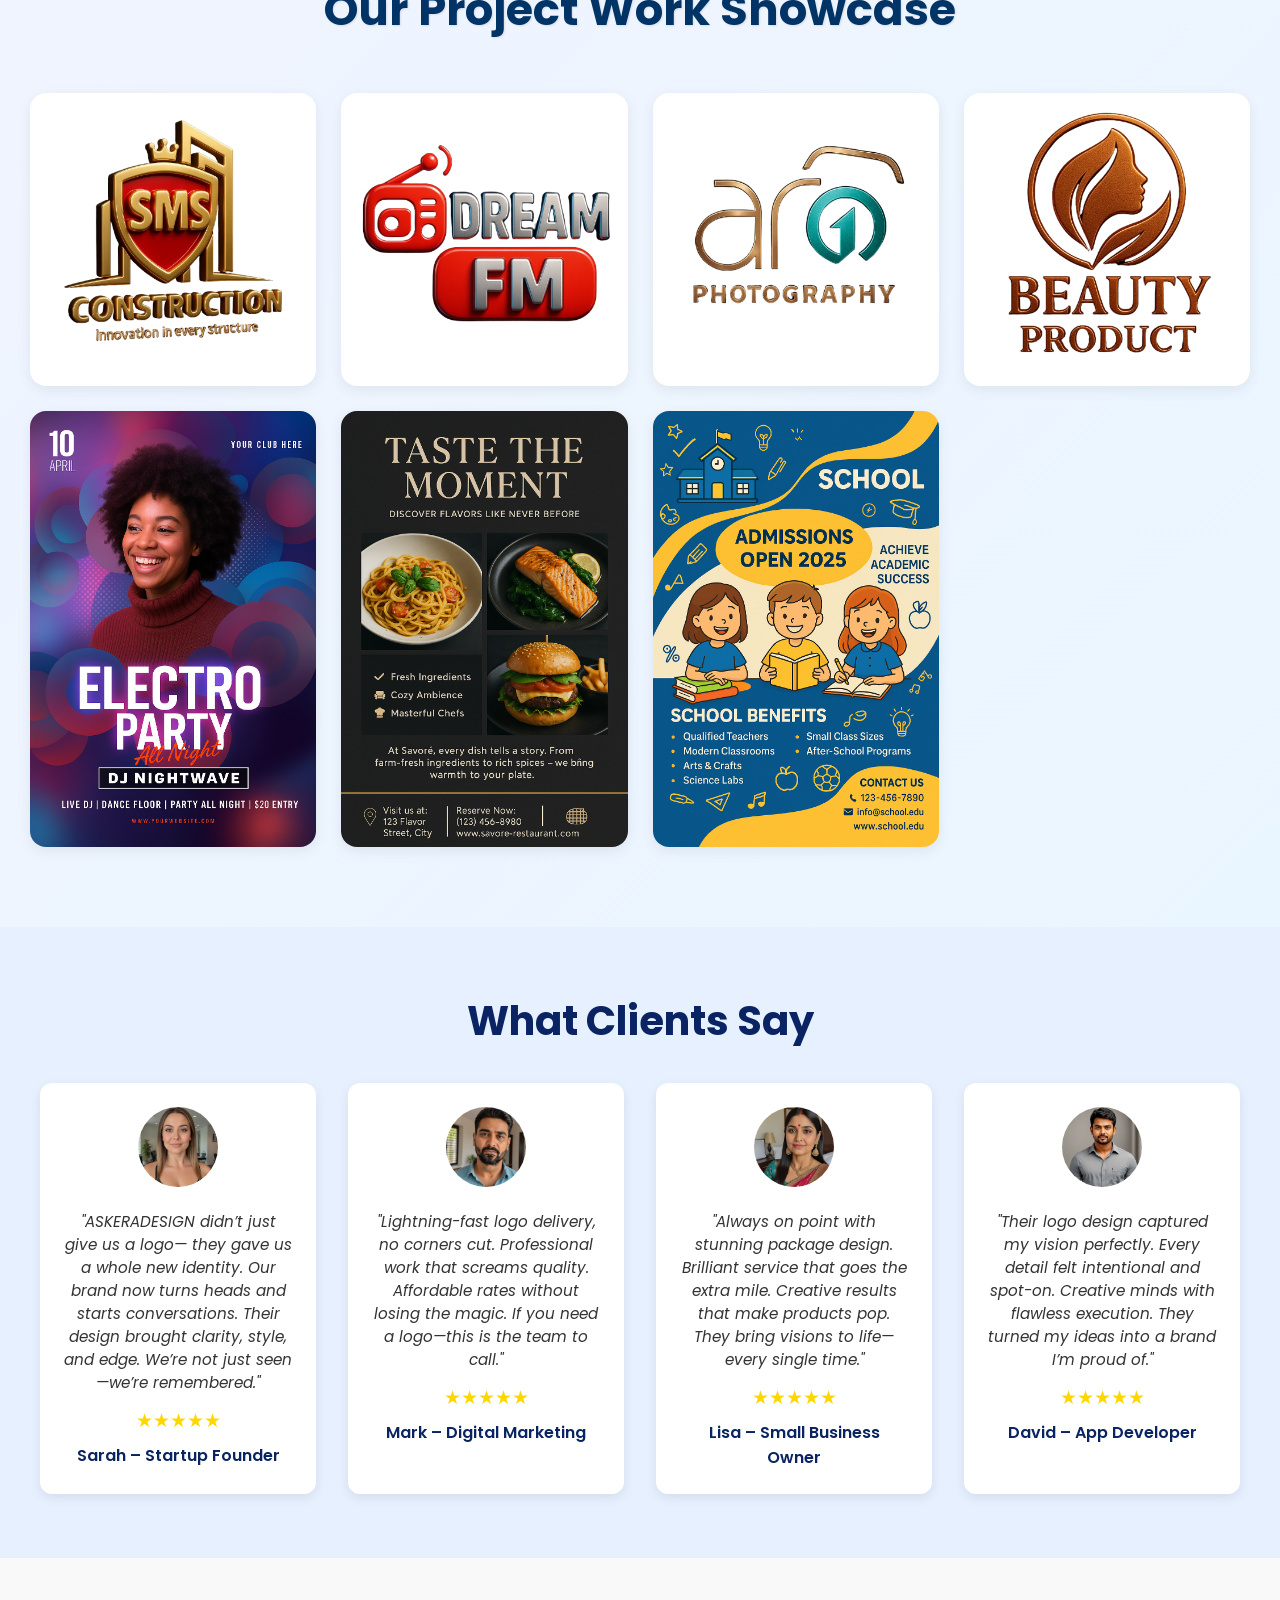
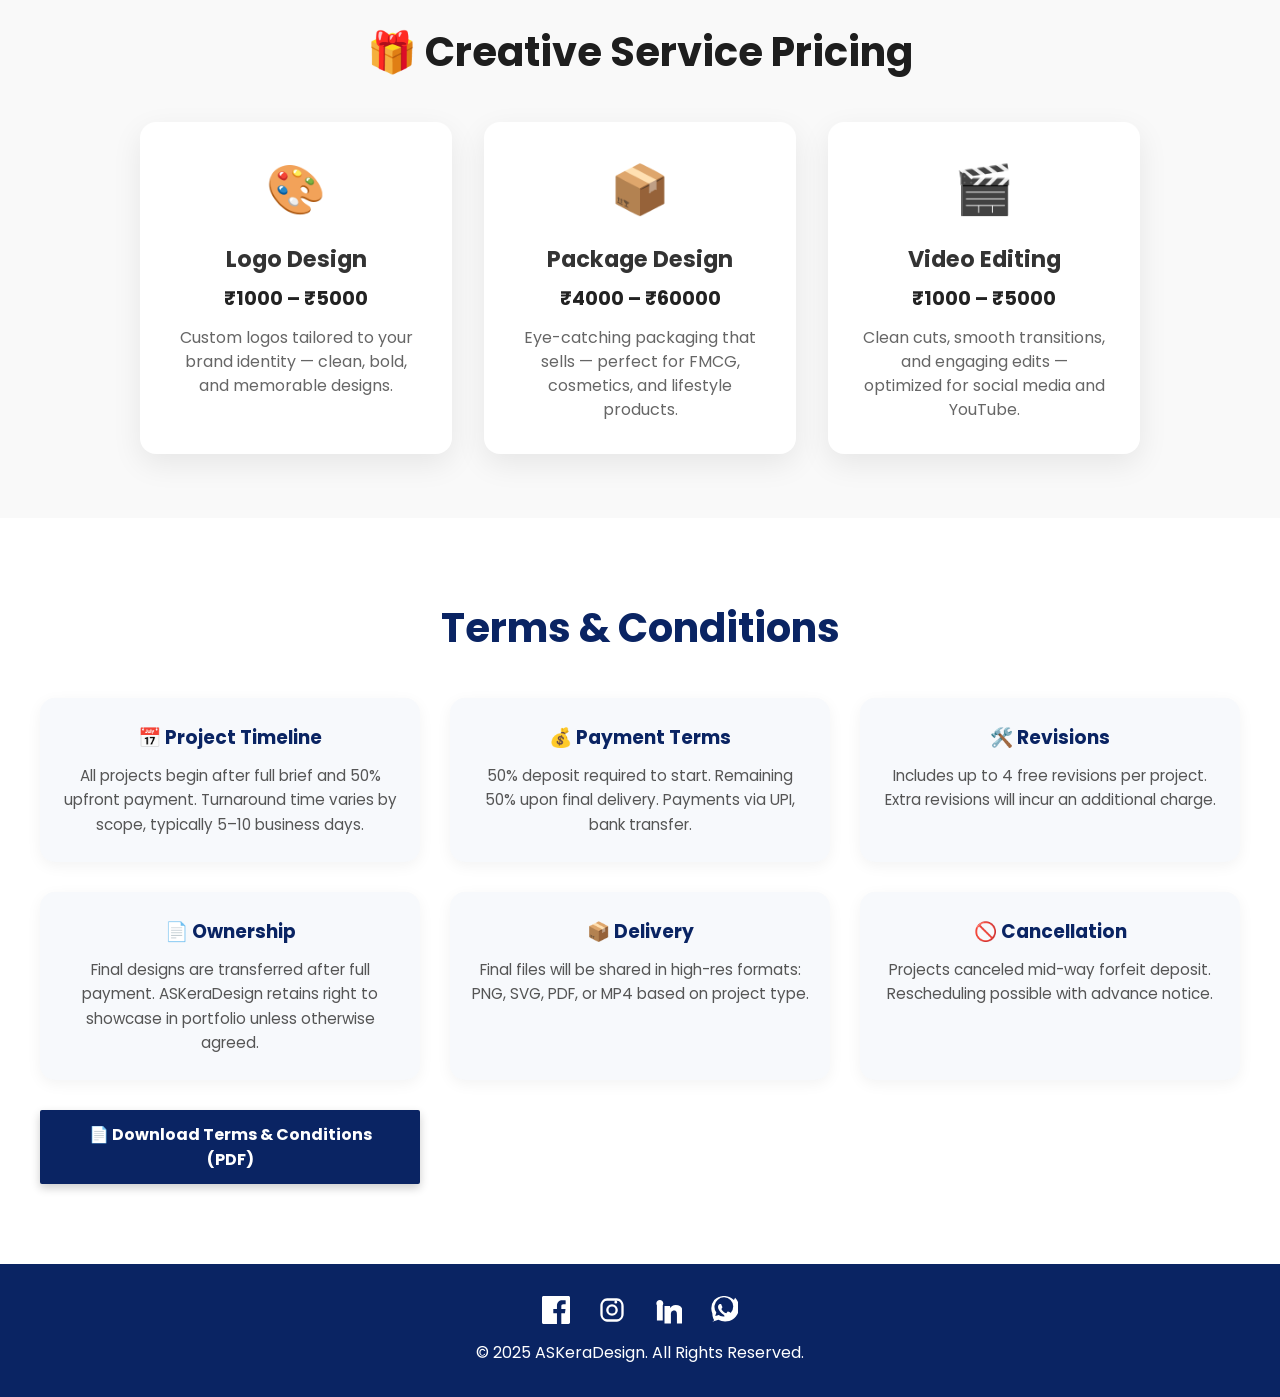
==== commit 16c8da11: "Add files via upload" ====
--- a/index.html
+++ b/index.html
@@ -12,41 +12,30 @@
 </head>
 
 <body>
-
-
-  <!-- Hero Section -->
-  <!-- Background Video Section -->
-  <!-- Background Video Section with Title -->
-  <section class="hero-section">
-    <video autoplay muted loop playsinline class="bg-video">
-      <source src="video_one.mp4" type="video/mp4">
-      Your browser does not support the video tag.
-    </video>
-    <div class="hero-content">
-      <h1 class>Welcome to ASKeraDesign</h1>
-      <p>"Crafting purposeful design through inspired creativity."</p>
-    </div>
-  </section>
-
-  <!-- Modern About Us Section -->
-<section class="about-modern-section">
-  <div class="about-modern-container">
-    <div class="about-modern-text">
-      <h2>We Are ASKeraDesign</h2>
+<section class="hero-upgraded">
+  <div class="hero-content">
+    <h1>Welcome to ASKeraDesign</h1>
+    <p>Creative branding solutions that make your brand stand out</p>
+  </div>
+</section>
+<section class="about-modern">
+  <div class="about-grid">
+    <div class="about-image">
+      <img src="AD.png" alt="About ASKeraDesign">
+    </div>
+    <div class="about-text">
+      <h2>About ASKeraDesign</h2>
       <p>
-        At ASKeraDesign, creativity meets strategy. We’re a passionate team of designers and storytellers dedicated to crafting bold, intelligent, and timeless designs. Whether it's a logo, brand identity, or social media presence, we turn ideas into experiences that spark emotion and drive results.
+        ASKeraDesign is where creativity meets strategy. We specialize in logo design, branding, video editing, and package design—crafted to help your brand make bold impressions. With a keen eye for aesthetics and a passion for storytelling, we bring visions to life across every pixel and frame.
       </p>
       <p>
-        Trusted by clients worldwide, we blend artistry with analytics to give brands a voice that resonates. Let’s design your legacy.
+        Our mission is to design with purpose and power, giving brands a visual identity that truly speaks. Whether it's a minimalist logo or a full branding suite, we build it with meaning.
       </p>
     </div>
-    <div class="about-modern-image">
-      <img src="your-image.jpg" alt="Creative Studio">
-    </div>
-  </div>
-</section>
-
- 
+  </div>
+</section>
+
+
 
 
   <section class="why-choose-us" id="why-us">
@@ -78,66 +67,77 @@
       </div>
     </div>
   </section>
-
-  <section class="team-section">
-    <h2 class="section-title">Meet Our Creative Team</h2>
-    <div class="team-grid">
-      <div class="team-member">
-        <img src="Teammale_one.jpg" alt="Team Member 1">
-        <h3>Arjun</h3>
-        <p class="profession">Logo Designer</p>
-        <p class="description">Passionate about crafting timeless and iconic brand marks.</p>
-      </div>
-      <div class="team-member">
-        <img src="Teamfemale_one.jpg" alt="Team Member 2">
-        <h3>Riya Kapoor</h3>
-        <p class="profession">Brand Strategist</p>
-        <p class="description">Helps businesses build strong, consistent brand identities.</p>
-      </div>
-      <div class="team-member">
-        <img src="Teammale_two.jpg" alt="Team Member 3">
-        <h3>Dev Sharma</h3>
-        <p class="profession">Web Designer</p>
-        <p class="description">Creates beautiful, functional digital experiences.</p>
-      </div>
-      
-    </div>
-  </section>
-
-
-
-  <!-- Services -->
-  <section class="services" id="services">
-    <h2 class="section-title">Our Services</h2>
-    <div class="services-container">
-      <div class="service-box">
-        <i class="fas fa-pencil-ruler service-icon"></i>
-        <h3>Graphic Design</h3>
-        <p>Creative, custom visuals for logos, branding, posters, and more.</p>
-      </div>
-      <div class="service-box">
-        <i class="fas fa-code service-icon"></i>
-        <h3>Web Development</h3>
-        <p>Responsive, modern websites crafted with clean and efficient code.</p>
-      </div>
-      <div class="service-box">
-        <i class="fas fa-video service-icon"></i>
-        <h3>Video Editing</h3>
-        <p>Engaging, high-quality edits tailored for YouTube and social media.</p>
-      </div>
-      <div class="service-box">
-        <i class="fas fa-bullhorn service-icon"></i>
-        <h3>Digital Marketing</h3>
-        <p>Social media strategies, SEO, and campaigns that get results.</p>
-      </div>
-
-      <div class="service-box">
-        <i class="fas fa-paint-brush service-icon"></i>
-        <h3>UI/UX Design</h3>
-        <p>Human-centered interface designs that are both beautiful and functional.</p>
-      </div>
-    </div>
-  </section>
+  <section class="team-modern-section">
+  <h2 class="team-heading">🌟 Our Dream Team</h2>
+  <div class="team-modern-grid">
+    
+    <div class="team-modern-card">
+      <div class="team-image">
+        <img src="Teammale_one.png" alt="Aarav Mehta">
+      </div>
+      <div class="team-content">
+        <h3>Aarav Mehta</h3>
+        <p class="role">Logo Designer</p>
+        <p class="desc">Crafts clean and clever brand visuals that speak loud without shouting.</p>
+      </div>
+    </div>
+
+    <div class="team-modern-card flipped">
+      <div class="team-image">
+        <img src="Teamfemale_one.png" alt="Sneha Reddy">
+      </div>
+      <div class="team-content">
+        <h3>Sneha Reddy</h3>
+        <p class="role">Packaging Designer</p>
+        <p class="desc">Turns product ideas into shelf-ready packaging that captivates and converts.</p>
+      </div>
+    </div>
+
+    <div class="team-modern-card">
+      <div class="team-image">
+        <img src="Teammale_two.png" alt="Karthik Raj">
+      </div>
+      <div class="team-content">
+        <h3>Karthik Raj</h3>
+        <p class="role">Video Editor</p>
+        <p class="desc">Weaves visual stories with cinematic cuts and stunning transitions.</p>
+      </div>
+    </div>
+
+  </div>
+</section>
+
+  <section class="services-section">
+  <h2 class="section-title">Our Creative Services</h2>
+  <div class="services-grid">
+    
+    <div class="service-card">
+      <div class="icon">🎨</div>
+      <h3>Logo Design</h3>
+      <p>Custom logos that tell your brand story with simplicity and style. Memorable, scalable, and timeless.</p>
+    </div>
+
+    <div class="service-card">
+      <div class="icon">📦</div>
+      <h3>Package Design</h3>
+      <p>Eye-catching packaging that blends creativity with functionality — crafted to stand out on any shelf.</p>
+    </div>
+
+    <div class="service-card">
+      <div class="icon">🧩</div>
+      <h3>UI/UX Design</h3>
+      <p>Beautiful and intuitive digital experiences — from wireframes to prototypes that delight users.</p>
+    </div>
+
+    <div class="service-card">
+      <div class="icon">🎬</div>
+      <h3>Video Editing</h3>
+      <p>Professional video edits for content that connects — smooth transitions, motion graphics & more.</p>
+    </div>
+
+  </div>
+</section>
+
 
   <!-- Mission Section -->
   <section class="mission-section">
@@ -175,12 +175,14 @@
     </div>
   </section>
 
+  
+
   <section class="college-gallery">
     <h2 class="gallery-title">Our Project Work Showcase</h2>
     <div class="gallery-grid">
       <div class="gallery-item" data-type="logo"><img src="logo 1.png" alt="Logo Design 1"></div>
       <div class="gallery-item" data-type="social"><img src="logo 2.png" alt="Social Media Post 1"></div>
-      <div class="gallery-item" data-type="package"><img src="logo 3.png" alt="Package Design 1"></div>
+      <div class="gallery-item" data-type="package"><img src="ar1.png" alt="Package Design 1"></div>
       <div class="gallery-item" data-type="logo"><img src="logo 4.png" alt="Logo Design 2"></div>
       <div class="gallery-item" data-type="social"><img src="socialmedia post one.png" alt="Social Media Post 2"></div>
       <div class="gallery-item" data-type="package"><img src="socialmedia post two.png" alt="Package Design 2"></div>
@@ -240,111 +242,29 @@
     </div>
   </section>
 
-
-  <section id="pricing">
-    <h2 class="section-title">Logo Design Packages</h2>
-    <div class="pricing-grid">
-
-      <div class="pricing-card">
-        <div class="icon">🥉</div>
-        <h3>Gold</h3>
-        <p class="price">₹800</p>
-        <ul>
-          <li>2 Concepts</li>
-          <li>2D Logo Concepts</li>
-          <li>4 Revisions</li>
-          <li>PNG, JPG Files</li>
-        </ul>
-        <a href="#contact" class="pricing-btn">Choose Gold</a>
-      </div>
-
-      <div class="pricing-card">
-        <div class="icon">🥈</div>
-        <h3>Platinum</h3>
-        <p class="price">₹1,500</p>
-        <ul>
-          <li>4 Concepts</li>
-          <li>6 Revisions</li>
-          <li>PNG, JPG, PDF Files</li>
-        </ul>
-        <a href="#contact" class="pricing-btn">Choose Platinum</a>
-      </div>
-
-      <div class="pricing-card">
-        <div class="icon">💎</div>
-        <h3>Diamond</h3>
-        <p class="price">₹5,000</p>
-        <ul>
-          <li>5 Concepts</li>
-          <li>2D / 3D Logo</li>
-          <li>Unlimited Revisions</li>
-          <li>3D Mockup</li>
-          <li>All Formats + Source File</li>
-        </ul>
-        <a href="#contact" class="pricing-btn">Choose Diamond</a>
-      </div>
-
-    </div>
-  </section>
-
-
-  <section class="service-packages">
-    <h2 class="section-title">Creative Service Packages</h2>
-    <div class="package-grid">
-
-      <div class="package-card branding">
-        <h3>Branding</h3>
-        <p class="price">₹7,000</p>
-        <ul>
-          <li>Starts For ₹7,000 to ₹50,000</li>
-          <li>Brand Strategy</li>
-          <li>Logo + Typography</li>
-          <li>Color Palette</li>
-          <li>Guideline PDF</li>
-          <li>3D Mockups</li>
-          <li>Social Media Mockups</li>
-        </ul>
-      </div>
-
-      <div class="package-card package-design">
-        <h3>Package Design</h3>
-        <p class="price">₹4,000</p>
-        <ul>
-          <li>Starts For ₹4,000 to ₹20,000</li>
-          <li>Custom Box/Label</li>
-          <li>Print-Ready Files</li>
-          <li>3 Revisions</li>
-          <li>3D Mockup</li>
-        </ul>
-      </div>
-
-      <div class="package-card video-editing">
-        <h3>Video Editing</h3>
-        <p class="price">₹1,000</p>
-        <ul>
-          <li>Starts For ₹1,000 to ₹5,000</li>
-          <li>YouTube / Reels</li>
-          <li>Motion Text</li>
-          <li>Color Grading</li>
-          <li>1080p Output & 4K</li>
-        </ul>
-      </div>
-
-      <div class="package-card smm">
-        <h3>Social Media Management</h3>
-        <p class="price">₹10,000</p>
-        <ul>
-          <li>Starts For ₹10,000 to ₹80,000</li>
-          <li>12 Posts / Month</li>
-          <li>Captions + Hashtags</li>
-          <li>Weekly Reports</li>
-          <li>Growth Strategy</li>
-        </ul>
-      </div>
-
-    </div>
-  </section>
-
+<section class="pricing-section">
+  <h2 class="title">🎁 Creative Service Pricing</h2>
+  <div class="pricing-grid">
+    <div class="pricing-card">
+      <div class="icon">🎨</div>
+      <h3>Logo Design</h3>
+      <p class="price">₹1000 – ₹5000</p>
+      <p class="desc">Custom logos tailored to your brand identity — clean, bold, and memorable designs.</p>
+    </div>
+    <div class="pricing-card">
+      <div class="icon">📦</div>
+      <h3>Package Design</h3>
+      <p class="price">₹4000 – ₹60000</p>
+      <p class="desc">Eye-catching packaging that sells — perfect for FMCG, cosmetics, and lifestyle products.</p>
+    </div>
+    <div class="pricing-card">
+      <div class="icon">🎬</div>
+      <h3>Video Editing</h3>
+      <p class="price">₹1000 – ₹5000</p>
+      <p class="desc">Clean cuts, smooth transitions, and engaging edits — optimized for social media and YouTube.</p>
+    </div>
+  </div>
+</section>
 
   <section id="terms" class="terms-section">
     <h2>Terms & Conditions</h2>
@@ -356,12 +276,12 @@
       </div>
       <div class="term-box">
         <h3>💰 Payment Terms</h3>
-        <p>50% deposit required to start. Remaining 50% upon final delivery. Payments via UPI, bank transfer, or PayPal.
+        <p>50% deposit required to start. Remaining 50% upon final delivery. Payments via UPI, bank transfer.
         </p>
       </div>
       <div class="term-box">
         <h3>🛠️ Revisions</h3>
-        <p>Includes up to 6 free revisions per project. Extra revisions will incur an additional charge.</p>
+        <p>Includes up to 4 free revisions per project. Extra revisions will incur an additional charge.</p>
       </div>
       <div class="term-box">
         <h3>📄 Ownership</h3>
@@ -382,11 +302,8 @@
 
     </div>
   </section>
-
-
-
-  <!-- Contact 
-
+ 
+<!--
   <section id="contact" class="contact-section">
     <h2>Get in Touch</h2>
     <form action="contact.php" method="POST" class="contact-form">
@@ -397,14 +314,7 @@
       <button type="submit" class="submit-btn">Send Request</button>
     </form>
   </section>
-
-  -->
-
-
-
-
-
-
+-->
 
   <!-- Footer -->
   <footer class="footer">
--- a/style.css
+++ b/style.css
@@ -12,107 +12,117 @@
   font-family: 'Poppins', sans-serif;
 }
 
-/* --- Hero Section --- */
-
-.hero-section {
+.hero-upgraded {
   position: relative;
-  width: 100%;
-  height: 50vh;
-  overflow: hidden;
-}
-
-
-.bg-video {
-  position: absolute;
-  top: 0;
-  left: 0;
-  width: 100%;
-  height: 100%;
-  object-fit: cover;
-  z-index: 1;
-}
-
-.hero-content {
-  position: relative;
-  z-index: 2;
-  color: white;
-  text-align: center;
-  top: 50%;
-  transform: translateY(-50%);
-}
-
-.hero-content h1 {
-  font-size: 3rem;
-  font-weight: bold;
-  margin-bottom: 0.5rem;
-}
-
-.hero-content p {
-  font-size: 1.5rem;
-  opacity: 0.9;
-}
-
-
-/* Modern About Us Section */
-.about-modern-section {
-  background: linear-gradient(135deg, #f5f7fa, #e4ecf4);
-  padding: 100px 40px;
+  height: 100vh;
+  background: url('team.jpg') no-repeat center center/cover;
   display: flex;
   justify-content: center;
   align-items: center;
-}
-
-.about-modern-container {
-  display: flex;
-  flex-direction: row;
+  text-align: center;
+  color: #ffffff;
+  padding: 0 2rem;
+}
+
+.hero-upgraded::before {
+  content: "";
+  position: absolute;
+  inset: 0;
+  background: rgba(0, 0, 0, 0.5); /* Optional dark overlay */
+  z-index: 0;
+}
+
+.hero-content {
+  position: relative;
+  z-index: 1;
+}
+
+.hero-content h1 {
+  font-size: 4rem;
+  font-weight: 800;
+  margin-bottom: 1rem;
+  animation: zoomIn 2s ease-in-out;
+}
+
+.hero-content p {
+  font-size: 1.5rem;
+  font-weight: 400;
+  animation: fadeInUp 3s ease-in-out;
+}
+
+/* Animations */
+@keyframes zoomIn {
+  0% {
+    transform: scale(0.8);
+    opacity: 0;
+  }
+  100% {
+    transform: scale(1);
+    opacity: 1;
+  }
+}
+
+@keyframes fadeInUp {
+  0% {
+    transform: translateY(20px);
+    opacity: 0;
+  }
+  100% {
+    transform: translateY(0px);
+    opacity: 1;
+  }
+}
+
+.about-modern {
+  padding: 4rem 2rem;
+  background-color: #f9f9f9;
+}
+
+.about-grid {
+  display: grid;
+  grid-template-columns: 1fr 1fr;
+  gap: 3rem;
   align-items: center;
-  gap: 60px;
   max-width: 1200px;
+  margin: 0 auto;
+}
+
+.about-image img {
   width: 100%;
-  flex-wrap: wrap;
-}
-
-.about-modern-text {
-  flex: 1;
-  min-width: 300px;
-}
-
-.about-modern-text h2 {
-  font-size: 3rem;
-  margin-bottom: 20px;
-  color: #1a1a3d;
-  font-weight: 700;
-}
-
-.about-modern-text p {
+  border-radius: 1.5rem;
+  box-shadow: 0 10px 30px rgba(0,0,0,0.1);
+  transition: transform 0.6s ease;
+}
+
+.about-image img:hover {
+  transform: scale(1.03);
+}
+
+.about-text h2 {
+  font-size: 2.5rem;
+  color: #1a1a1a;
+  margin-bottom: 1rem;
+}
+
+.about-text p {
   font-size: 1.1rem;
+  line-height: 1.7;
   color: #333;
-  line-height: 1.7;
-  margin-bottom: 20px;
-}
-
-.about-modern-image {
-  flex: 1;
-  min-width: 300px;
-  display: flex;
-  justify-content: center;
-}
-
-.about-modern-image img {
-  width: 100%;
-  max-width: 500px;
-  border-radius: 20px;
-  box-shadow: 0 20px 50px rgba(0, 0, 0, 0.1);
-  transition: transform 0.6s ease-in-out;
-}
-
-.about-modern-image img:hover {
-  transform: scale(1.05) rotate(1deg);
-}
-
-
-
-
+  margin-bottom: 1.5rem;
+}
+
+/* Responsive */
+@media (max-width: 992px) {
+  .about-grid {
+    grid-template-columns: 1fr;
+    text-align: center;
+  }
+
+  .about-image img {
+    max-width: 90%;
+    margin: 0 auto;
+  }
+}
 
 
 
@@ -160,118 +170,126 @@
   font-size: 1rem;
   line-height: 1.6;
 }
-
-.team-section {
-  padding: 80px 20px;
-  background-color: #ffffff;
+.team-modern-section {
+  padding: 6rem 2rem;
+  background: linear-gradient(to right, #f9fafc, #eef1f7);
+}
+
+.team-heading {
+  text-align: center;
+  font-size: 2.8rem;
+  margin-bottom: 4rem;
+  color: #222;
+  font-weight: 700;
+}
+
+.team-modern-grid {
+  display: grid;
+  grid-template-columns: repeat(auto-fit, minmax(320px, 1fr));
+  gap: 3rem;
+  max-width: 1200px;
+  margin: 0 auto;
+}
+
+.team-modern-card {
+  background: #fff;
+  border-radius: 16px;
+  overflow: hidden;
+  display: flex;
+  flex-direction: row;
+  box-shadow: 0 10px 25px rgba(0,0,0,0.07);
+  transition: transform 0.3s ease, box-shadow 0.3s ease;
+}
+
+.team-modern-card:hover {
+  transform: translateY(-8px);
+  box-shadow: 0 20px 40px rgba(0,0,0,0.15);
+}
+
+.team-modern-card.flipped {
+  flex-direction: row-reverse;
+}
+
+.team-image img {
+  width: 200px;
+  height: 100%;
+  object-fit: cover;
+}
+
+.team-content {
+  padding: 2rem;
+  flex: 1;
+}
+
+.team-content h3 {
+  margin: 0;
+  font-size: 1.6rem;
+  color: #111;
+}
+
+.team-content .role {
+  font-size: 1rem;
+  font-weight: bold;
+  color: #0077cc;
+  margin: 0.5rem 0;
+}
+
+.team-content .desc {
+  font-size: 0.95rem;
+  color: #555;
+  line-height: 1.6;
+}
+
+.services-section {
+  padding: 5rem 2rem;
+  background: #f7f9fc;
   text-align: center;
 }
 
 .section-title {
   font-size: 2.5rem;
-  color: #0A2463;
-  margin-bottom: 40px;
-}
-
-.team-grid {
-  display: grid;
-  grid-template-columns: repeat(auto-fit, minmax(250px, 1fr));
-  gap: 40px;
-  max-width: 1200px;
-  margin: 0 auto;
-}
-
-.team-member {
-  background: #f4f4f4;
-  border-radius: 15px;
-  padding: 20px;
-  transition: transform 0.3s ease, box-shadow 0.3s ease;
-  box-shadow: 0 8px 15px rgba(0, 0, 0, 0.05);
-}
-
-.team-member:hover {
-  transform: translateY(-10px);
-  box-shadow: 0 12px 25px rgba(0, 0, 0, 0.1);
-}
-
-.team-member img {
-  width: 100%;
-  border-radius: 50%;
-  max-width: 150px;
-  height: 150px;
-  object-fit: cover;
-  margin-bottom: 15px;
-}
-
-.team-member h3 {
-  margin: 10px 0 5px;
-  color: #0A2463;
-}
-
-.team-member .profession {
-  font-weight: bold;
-  color: #e63946;
-  margin-bottom: 10px;
-}
-
-.team-member .description {
-  font-size: 0.95rem;
-  color: #333;
-  line-height: 1.5;
-}
-
-
-
-/* --- Services --- */
-.services {
-  padding: 4rem 2rem;
-  text-align: center;
-  background-color: #fff;
-}
-
-.section-title {
-  font-size: 2.5rem;
-  margin-bottom: 2.5rem;
-  color: #111;
-}
-
-.services-container {
+  margin-bottom: 3rem;
+  font-weight: 700;
+  color: #222;
+}
+
+.services-grid {
   display: grid;
   grid-template-columns: repeat(auto-fit, minmax(250px, 1fr));
   gap: 2rem;
-  justify-content: center;
-}
-
-.service-box {
-  background-color: #f0f0f0;
-  border-radius: 16px;
+}
+
+.service-card {
+  background: white;
   padding: 2rem;
-  text-align: center;
-  box-shadow: 0 4px 8px rgba(0, 0, 0, 0.08);
+  border-radius: 1.5rem;
+  box-shadow: 0 10px 25px rgba(0,0,0,0.06);
   transition: transform 0.3s ease, box-shadow 0.3s ease;
 }
 
-.service-box:hover {
-  transform: translateY(-8px);
-  box-shadow: 0 8px 20px rgba(0, 0, 0, 0.15);
-}
-
-.service-icon {
-  font-size: 3rem;
+.service-card:hover {
+  transform: translateY(-10px);
+  box-shadow: 0 15px 30px rgba(0,0,0,0.1);
+}
+
+.service-card .icon {
+  font-size: 2.5rem;
+  margin-bottom: 1rem;
   color: #007bff;
+}
+
+.service-card h3 {
+  font-size: 1.4rem;
   margin-bottom: 1rem;
-}
-
-.service-box h3 {
-  font-size: 1.5rem;
-  margin-bottom: 1rem;
-  color: #222;
-}
-
-.service-box p {
+  color: #333;
+}
+
+.service-card p {
   font-size: 1rem;
-  color: #555;
-}
+  color: #666;
+  line-height: 1.6;
+}
+
 
 /* Mission Section Styles */
 .mission-section {
@@ -429,10 +447,6 @@
 
 
 
-
-/*project---*/
-
-
 /* --- Testimonials --- */
 .testimonials {
   background-color: #E6F0FF;
@@ -493,173 +507,63 @@
   font-weight: 600;
 }
 
-/* Pricing Section */
 .pricing-section {
-  background-color: #f5f5f5;
-  padding: 80px 20px;
-  text-align: center;
-}
-
-.section-title {
+  padding: 4rem 2rem;
+  background: #f9f9f9;
+  text-align: center;
+}
+
+.pricing-section .title {
   font-size: 2.5rem;
-  color: #0A2463;
-  margin-bottom: 40px;
-}
-
-#pricing {
-  background: #f5f5f5;
-  padding: 80px 20px;
-  text-align: center;
-}
-
-.section-title {
-  font-size: 2.5rem;
-  color: #0A2463;
-  margin-bottom: 40px;
+  margin-bottom: 2.5rem;
+  color: #1e1e1e;
 }
 
 .pricing-grid {
   display: grid;
-  grid-template-columns: repeat(auto-fit, minmax(280px, 1fr));
-  gap: 24px;
-  max-width: 1200px;
+  grid-template-columns: repeat(auto-fit, minmax(260px, 1fr));
+  gap: 2rem;
+  max-width: 1000px;
   margin: 0 auto;
 }
 
 .pricing-card {
-  background: white;
-  padding: 30px;
+  background: #fff;
   border-radius: 16px;
-  box-shadow: 0 8px 20px rgba(0, 0, 0, 0.05);
-  transition: all 0.3s ease;
+  padding: 2rem;
+  box-shadow: 0 10px 30px rgba(0,0,0,0.08);
+  transition: transform 0.3s ease, box-shadow 0.3s ease;
 }
 
 .pricing-card:hover {
   transform: translateY(-8px);
-  box-shadow: 0 12px 30px rgba(0, 0, 0, 0.15);
-}
-
-.pricing-card .icon {
-  font-size: 2.5rem;
-  margin-bottom: 10px;
+  box-shadow: 0 20px 40px rgba(0,0,0,0.15);
+}
+
+.icon {
+  font-size: 3rem;
+  margin-bottom: 1rem;
+  color: #007bff;
 }
 
 .pricing-card h3 {
-  font-size: 1.8rem;
-  color: #0A2463;
-  margin-bottom: 10px;
-}
-
-.price {
-  font-size: 1.6rem;
-  color: #000000;
+  font-size: 1.4rem;
+  margin-bottom: 0.5rem;
+  color: #333;
+}
+
+.pricing-card .price {
+  font-size: 1.2rem;
   font-weight: bold;
-  margin-bottom: 20px;
-}
-
-.pricing-card ul {
-  list-style: none;
-  padding: 0;
-  margin-bottom: 20px;
-  color: #555;
-}
-
-.pricing-card ul li {
-  margin: 8px 0;
-}
-
-.pricing-btn {
-  background: #FFD700;
-  color: #0A2463;
-  padding: 12px 24px;
-  font-weight: 600;
-  border-radius: 8px;
-  text-decoration: none;
-  display: inline-block;
-  transition: all 0.3s ease;
-}
-
-.pricing-btn:hover {
-  background: #FFC107;
-  transform: scale(1.05);
-}
-
-
-
-
-/* Optional accent colors */
-.pricing-card.gold .price {
-  color: #000000;
-}
-
-.pricing-card.platinum .price {
-  color: #000000;
-}
-
-.pricing-card.diamond .price {
-  color: #000000;
-}
-
-.service-packages {
-  background: #ffffff;
-  padding: 80px 20px;
-  text-align: center;
-}
-
-.section-title {
-  font-size: 2.5rem;
-  color: #0A2463;
-  margin-bottom: 40px;
-}
-
-.package-grid {
-  display: grid;
-  grid-template-columns: repeat(auto-fit, minmax(260px, 1fr));
-  gap: 30px;
-  max-width: 1200px;
-  margin: auto;
-}
-
-.package-card {
-  background: #f5f5f5;
-  border-radius: 20px;
-  padding: 30px 20px;
-  box-shadow: 0 10px 30px rgba(0, 0, 0, 0.1);
-  transition: transform 0.6s ease, box-shadow 0.6s ease;
-  transform-style: preserve-3d;
-}
-
-.package-card:hover {
-  transform: rotateY(10deg) rotateX(5deg);
-  box-shadow: 0 20px 40px rgba(0, 0, 0, 0.2);
-}
-
-.package-card h3 {
-  font-size: 1.8rem;
-  color: #0A2463;
-  margin-bottom: 10px;
-}
-
-.package-card .price {
-  font-size: 2rem;
-  color: #000000;
-  font-weight: bold;
-  margin-bottom: 20px;
-}
-
-.package-card ul {
-  list-style: none;
-  padding: 0;
-  margin-bottom: 30px;
-}
-
-.package-card ul li {
-  margin: 10px 0;
-  color: #444;
+  color: #222;
+  margin-bottom: 0.8rem;
+}
+
+.pricing-card .desc {
   font-size: 1rem;
-  font-weight: bold;
-}
-
+  color: #666;
+  line-height: 1.5;
+}
 .terms-section {
   background: #ffffff;
   padding: 80px 20px;
@@ -830,165 +734,243 @@
   gap: 1.5rem;
 }
 
-/* ========== FULL MEDIA QUERY CSS3 FOR ALL SECTIONS (EXCEPT NAVBAR) ========== */
-
-/* Large devices (desktops, 1200px and down) */
+/* Base styles already applied for desktop */
+
+/* ============ 1200px and below (Large Tablets / Small Laptops) ============ */
 @media (max-width: 1200px) {
-  .hero-title {
-    font-size: 3rem;
-  }
-
-  .about-modern-container {
-    gap: 40px;
-    padding: 0 20px;
-  }
-
-  .about-modern-text h2,
-  .mission-content h2,
-  .vision-content h2,
-  .team-title,
-  .project-title,
-  .carousel-title {
+  .container,
+  .team-modern-grid,
+  .pricing-grid,
+  .project-showcase-grid {
+    padding: 0 2rem;
+    grid-template-columns: repeat(2, 1fr);
+  }
+
+  .hero h1,
+  .team-heading,
+  .title {
     font-size: 2.5rem;
   }
 
-  .about-modern-text p,
-  .mission-content p,
-  .vision-content p,
-  .team-description,
-  .project-description {
-    font-size: 1rem;
-  }
-
-  .about-modern-image img,
-  .mission-image img,
-  .vision-image img {
-    max-width: 450px;
-  }
-}
-
-/* Medium devices (tablets, 992px and down) */
+  .team-modern-card {
+    flex-direction: column;
+  }
+
+  .team-modern-card.flipped {
+    flex-direction: column;
+  }
+
+  .team-image img {
+    width: 100%;
+    height: auto;
+  }
+}
+
+/* ============ 992px and below (Tablets) ============ */
 @media (max-width: 992px) {
-  .hero-section video {
-    height: 80vh;
-  }
-
-  .about-modern-container,
-  .mission-section,
-  .vision-section,
-  .team-section,
-  .project-section {
+  .hero,
+  .about-section,
+  .mission,
+  .vision,
+  .team-modern-grid {
     flex-direction: column;
     text-align: center;
-    padding: 60px 30px;
-  }
-
-  .about-modern-text,
-  .mission-content,
-  .vision-content,
-  .team-member,
-  .project-box {
+  }
+
+  .hero h1,
+  .team-heading,
+  .title {
+    font-size: 2.2rem;
+  }
+
+  .hero img,
+  .team-image img {
+    max-width: 90%;
+    margin: 0 auto;
+  }
+
+  .team-modern-card {
+    flex-direction: column;
+  }
+
+  .team-content {
+    padding: 1.5rem;
+  }
+
+  .carousel img,
+  .video-carousel img {
+    height: 220px;
+  }
+}
+
+/* ============ 768px and below (Landscape Phones / Small Tablets) ============ */
+@media (max-width: 768px) {
+  body {
+    font-size: 15px;
+  }
+
+  .hero h1,
+  .title {
+    font-size: 1.9rem;
+  }
+
+  .btn,
+  .cta-button {
+    font-size: 14px;
+    padding: 10px 20px;
+  }
+
+  .team-modern-grid {
+    grid-template-columns: 1fr;
+  }
+
+  .carousel img,
+  .video-carousel img {
+    height: 180px;
+  }
+
+  .team-content h3 {
+    font-size: 1.3rem;
+  }
+
+  .team-content .desc {
+    font-size: 0.95rem;
+  }
+}
+
+/* ============ 576px and below (Mobile) ============ */
+@media (max-width: 576px) {
+  .hero h1,
+  .title,
+  .team-heading {
+    font-size: 1.6rem;
+  }
+
+  .hero p,
+  .team-content .desc {
+    font-size: 1rem;
+  }
+
+  .btn,
+  .cta-button {
+    font-size: 13px;
+    padding: 8px 16px;
+  }
+
+  .carousel img,
+  .video-carousel img {
+    height: 150px;
+  }
+
+  .video-container {
+    height: 200px;
+  }
+
+  .team-image img {
     width: 100%;
-  }
-
-  .about-modern-text h2,
-  .mission-content h2,
-  .vision-content h2,
-  .team-title,
-  .carousel-title {
+    height: auto;
+  }
+}
+
+/* ========================
+   Responsive Media Queries
+   ======================== */
+
+/* 1200px and below - Large tablets, small laptops */
+@media (max-width: 1200px) {
+  .contact-form {
+    padding: 2rem;
+  }
+
+  .contact-title {
     font-size: 2.2rem;
   }
-
-  .about-modern-image img,
-  .mission-image img,
-  .vision-image img {
-    max-width: 100%;
-  }
-
-  .carousel-container {
-    height: 300px;
-  }
-}
-
-/* Small devices (landscape phones, 768px and down) */
+}
+
+/* 992px and below - Tablets */
+@media (max-width: 992px) {
+  .contact-section {
+    padding: 4rem 1.5rem;
+  }
+
+  .contact-form {
+    padding: 1.5rem;
+    gap: 1.2rem;
+  }
+
+  .contact-title {
+    font-size: 2rem;
+  }
+
+  .submit-btn {
+    padding: 0.9rem 1.8rem;
+    font-size: 0.95rem;
+  }
+}
+
+/* 768px and below - Phones in landscape & medium phones */
 @media (max-width: 768px) {
-  .hero-title {
-    font-size: 2.5rem;
-  }
-
-  .hero-section video {
-    height: 70vh;
-  }
-
-  .about-modern-section,
-  .mission-section,
-  .vision-section,
-  .team-section,
-  .project-section,
-  .carousel-section {
-    padding: 50px 20px;
-  }
-
-  .about-modern-text h2,
-  .mission-content h2,
-  .vision-content h2,
-  .team-title,
-  .carousel-title {
-    font-size: 2rem;
-  }
-
-  .about-modern-text p,
-  .mission-content p,
-  .vision-content p {
+  .contact-title {
+    font-size: 1.8rem;
+  }
+
+  .contact-form {
+    padding: 1.2rem;
+  }
+
+  .form-group input,
+  .form-group textarea {
     font-size: 0.95rem;
-  }
-
-  .team-grid,
-  .project-grid {
-    grid-template-columns: repeat(2, 1fr);
-    gap: 20px;
-  }
-
-  .carousel-container {
-    height: 250px;
-  }
-}
-
-/* Extra small devices (phones, 576px and down) */
+    padding: 0.9rem;
+  }
+
+  .submit-btn {
+    padding: 0.8rem 1.5rem;
+    font-size: 0.9rem;
+  }
+}
+
+/* 576px and below - Large phones */
 @media (max-width: 576px) {
-  .hero-title {
-    font-size: 2rem;
-  }
-
-  .hero-section video {
-    height: 60vh;
-  }
-
-  .about-modern-text h2,
-  .mission-content h2,
-  .vision-content h2,
-  .team-title,
-  .carousel-title {
-    font-size: 1.8rem;
-  }
-
-  .about-modern-text p,
-  .mission-content p,
-  .vision-content p,
-  .team-description {
+  .contact-section {
+    padding: 3rem 1rem;
+  }
+
+  .contact-form {
+    padding: 1rem;
+  }
+
+  .contact-title {
+    font-size: 1.6rem;
+  }
+
+  .form-group input,
+  .form-group textarea {
+    padding: 0.85rem;
     font-size: 0.9rem;
   }
 
-  .team-grid,
-  .project-grid {
-    grid-template-columns: 1fr;
-  }
-
-  .carousel-container {
-    height: 200px;
-  }
-
-  .carousel img {
-    max-height: 100px;
-  }
-}
+  .submit-btn {
+    font-size: 0.85rem;
+    padding: 0.75rem 1.4rem;
+  }
+}
+
+/* 400px and below - Smallest phones */
+@media (max-width: 400px) {
+  .contact-title {
+    font-size: 1.5rem;
+    line-height: 1.8rem;
+  }
+
+  .form-group input,
+  .form-group textarea {
+    padding: 0.75rem;
+    font-size: 0.85rem;
+  }
+
+  .submit-btn {
+    padding: 0.7rem 1.2rem;
+  }
+}
+
